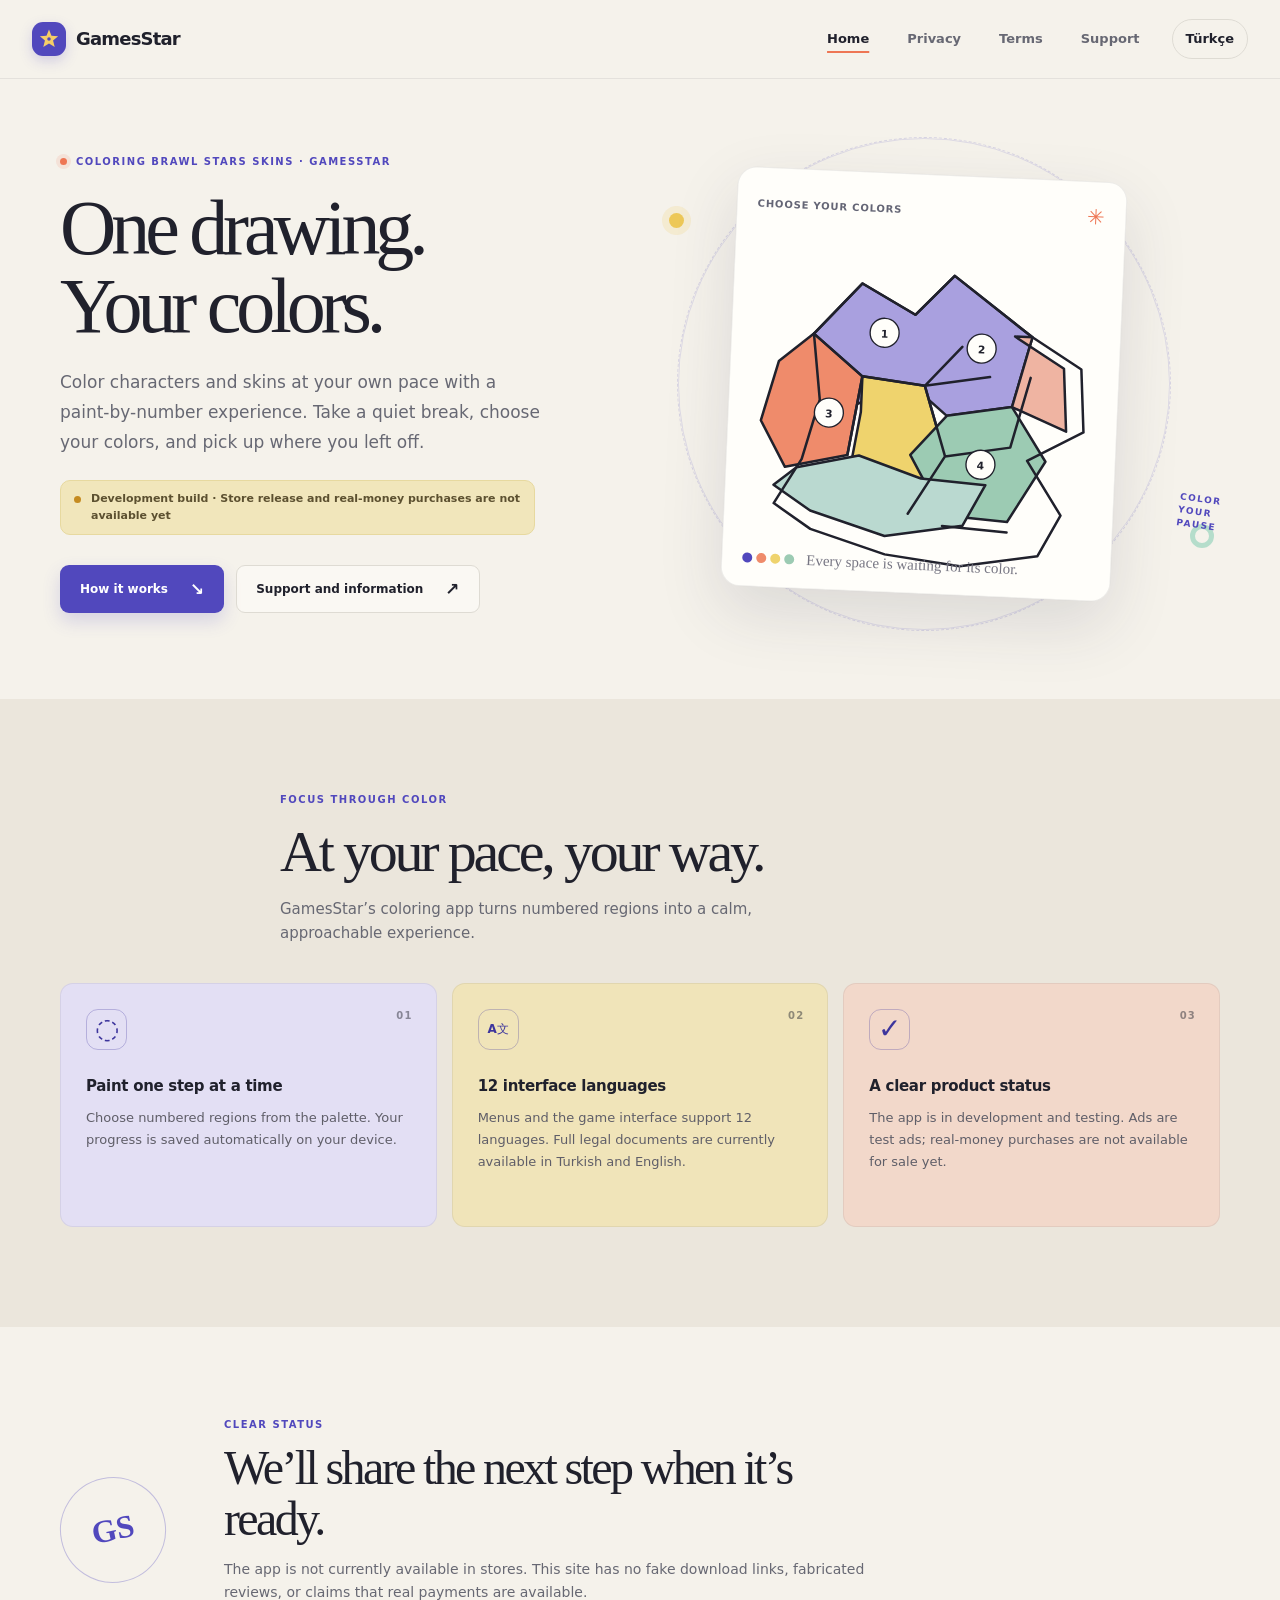
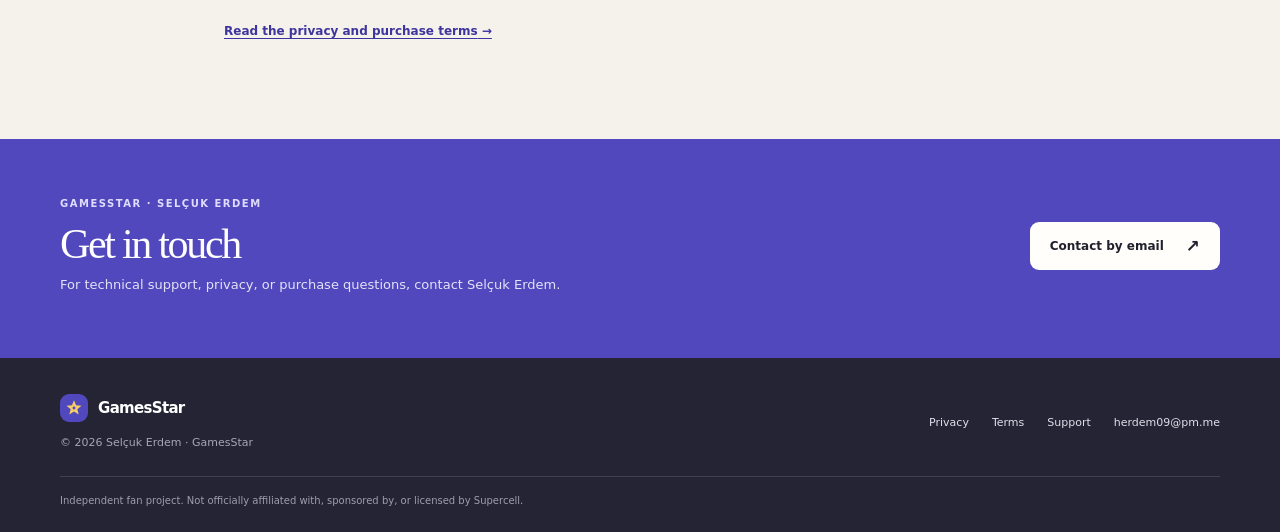
==== en.html @ f7a39f27 "Build bilingual GamesStar website" ====
<!doctype html>
<html lang="en">
<head>
  <meta charset="utf-8">
  <meta name="viewport" content="width=device-width, initial-scale=1">
  <meta name="theme-color" content="#f5f2eb">
  <meta name="description" content="Color characters and skins at your own pace with a paint-by-number experience. Take a quiet break, choose your colors, and pick up where you left off.">
  <meta property="og:title" content="GamesStar — Coloring Brawl Stars Skins · GamesStar">
  <meta property="og:description" content="Color characters and skins at your own pace with a paint-by-number experience. Take a quiet break, choose your colors, and pick up where you left off.">
  <meta property="og:type" content="website">
  <link rel="icon" href="favicon.svg" type="image/svg+xml">
  <link rel="stylesheet" href="styles.css">
  <title>GamesStar — Coloring Brawl Stars Skins · GamesStar</title>
</head>
<body>
  <a class="skip-link" href="#main">Skip to content</a>
  <header class="site-header">
    <div class="header-inner">
      <a class="brand" href="en.html" aria-label="GamesStar — Home">
        <span class="brand-mark" aria-hidden="true"><svg viewBox="0 0 40 40"><path d="M20 2.8 24.5 14l12.1.9-9.2 7.8 3 11.7L20 28l-10.4 6.4 3-11.7-9.2-7.8 12.1-.9L20 2.8Z"/><circle cx="20" cy="20" r="3.2"/></svg></span>
        <span>GamesStar</span>
      </a>
      <nav class="main-nav" aria-label="Main navigation"><a class="nav-link is-current" href="en.html" aria-current="page">Home</a><a class="nav-link" href="privacy-en.html">Privacy</a><a class="nav-link" href="terms-en.html">Terms</a><a class="nav-link" href="support-en.html">Support</a></nav>
      <a class="language-link" href="index.html" lang="tr" aria-label="Switch language to Turkish">Türkçe</a>
    </div>
  </header>
  <main id="main">
  <section class="hero wrap" aria-labelledby="hero-title">
    <div class="hero-copy">
      <p class="eyebrow"><span class="eyebrow-dot"></span>COLORING BRAWL STARS SKINS · GAMESSTAR</p>
      <h1 id="hero-title">One drawing.<br>Your colors.</h1>
      <p class="hero-intro">Color characters and skins at your own pace with a paint-by-number experience. Take a quiet break, choose your colors, and pick up where you left off.</p>
      <p class="status-pill"><span aria-hidden="true"></span>Development build · Store release and real-money purchases are not available yet</p>
      <div class="hero-actions"><a class="button button-primary" href="#experience">How it works<span aria-hidden="true">↘</span></a><a class="button button-quiet" href="support-en.html">Support and information<span aria-hidden="true">↗</span></a></div>
    </div>
    <div class="hero-art" aria-label="Abstract color shapes for paint-by-number" role="img">
      <span class="art-orbit orbit-one"></span><span class="art-orbit orbit-two"></span>
      <div class="art-card"><div class="art-card-top"><span class="art-label">Choose your colors</span><span class="art-spark" aria-hidden="true">✳</span></div>
        <svg class="color-art" viewBox="0 0 360 330" aria-hidden="true">
          <path class="shape shape-a" d="M64 107 112 53l56 30 39-42 83 60-18 73-67 12-37-30-65 25-52-32Z"/>
          <path class="shape shape-b" d="m64 107 52 42-12 82-64 15-27-47 16-62Z"/>
          <path class="shape shape-c" d="m116 149 65 7 24 72-36 61-65-21 12-82Z"/>
          <path class="shape shape-d" d="m205 186 67-12 37 55-37 64-67-4-36-61Z"/>
          <path class="shape shape-e" d="m272 101 52 31 5 65-57-23 18-73Z"/>
          <path class="shape shape-f" d="m52 246 64-15 65 21 67 4-22 43-80 14-78-23-39-25Z"/>
          <path class="ink-line" d="M64 107 112 53l56 30 39-42 83 60 52 31 5 65-57 32 37 55-22 43-80 14-78-9-78-23-39-25 27-47 16-62Z"/>
          <path class="ink-line" d="m64 107 52 42-12 82m12-82 65 7 24 72-36 61m12-133 37-42m-37 42 67-12m-43 84 67-12 18-73m-85 157 67 4"/>
          <circle class="number-dot" cx="137" cy="103" r="15"/><text class="number" x="137" y="108">1</text>
          <circle class="number-dot" cx="238" cy="115" r="15"/><text class="number" x="238" y="120">2</text>
          <circle class="number-dot" cx="83" cy="188" r="15"/><text class="number" x="83" y="193">3</text>
          <circle class="number-dot" cx="242" cy="235" r="15"/><text class="number" x="242" y="240">4</text>
        </svg>
        <p class="art-caption"><span class="swatch-row" aria-hidden="true"><i></i><i></i><i></i><i></i></span>Every space is waiting for its color.</p>
      </div>
      <span class="art-note">COLOR<br>YOUR<br>PAUSE</span>
    </div>
  </section>

  <section class="experience-section" id="experience" aria-labelledby="experience-title">
    <div class="wrap section-head"><p class="eyebrow">FOCUS THROUGH COLOR</p><h2 id="experience-title">At your pace, your way.</h2><p>GamesStar’s coloring app turns numbered regions into a calm, approachable experience.</p></div>
    <div class="wrap feature-grid">
      <article class="feature-card feature-lilac"><span class="feature-index">01</span><span class="feature-icon" aria-hidden="true">◌</span><h3>Paint one step at a time</h3><p>Choose numbered regions from the palette. Your progress is saved automatically on your device.</p></article>
      <article class="feature-card feature-yellow"><span class="feature-index">02</span><span class="feature-icon language-icon" aria-hidden="true">A文</span><h3>12 interface languages</h3><p>Menus and the game interface support 12 languages. Full legal documents are currently available in Turkish and English.</p></article>
      <article class="feature-card feature-peach"><span class="feature-index">03</span><span class="feature-icon" aria-hidden="true">✓</span><h3>A clear product status</h3><p>The app is in development and testing. Ads are test ads; real-money purchases are not available for sale yet.</p></article>
    </div>
  </section>

  <section class="status-section wrap" aria-labelledby="honest-title"><div class="status-stamp" aria-hidden="true">GS</div><div><p class="eyebrow">CLEAR STATUS</p><h2 id="honest-title">We’ll share the next step when it’s ready.</h2><p>The app is not currently available in stores. This site has no fake download links, fabricated reviews, or claims that real payments are available.</p><a class="text-link" href="terms-en.html">Read the privacy and purchase terms<span aria-hidden="true"> →</span></a></div></section>

  <section class="contact-section"><div class="wrap contact-inner"><div><p class="eyebrow">GAMESSTAR · SELÇUK ERDEM</p><h2>Get in touch</h2><p>For technical support, privacy, or purchase questions, contact Selçuk Erdem.</p></div><a class="button button-light" href="mailto:herdem09@pm.me">Contact by email<span aria-hidden="true">↗</span></a></div></section>
</main>
  <footer class="site-footer">
    <div class="footer-inner">
      <div class="footer-brand"><a class="brand" href="en.html"><span class="brand-mark small" aria-hidden="true"><svg viewBox="0 0 40 40"><path d="M20 2.8 24.5 14l12.1.9-9.2 7.8 3 11.7L20 28l-10.4 6.4 3-11.7-9.2-7.8 12.1-.9L20 2.8Z"/><circle cx="20" cy="20" r="3.2"/></svg></span><span>GamesStar</span></a><p>© 2026 Selçuk Erdem · GamesStar</p></div>
      <div class="footer-links"><a href="privacy-en.html">Privacy</a><a href="terms-en.html">Terms</a><a href="support-en.html">Support</a><a href="mailto:herdem09@pm.me">herdem09@pm.me</a></div>
    </div>
    <p class="independence">Independent fan project. Not officially affiliated with, sponsored by, or licensed by Supercell.</p>
  </footer>
</body>
</html>
---- styles.css ----
:root {
  color-scheme: light;
  --paper: #f5f2eb;
  --paper-deep: #ebe6dc;
  --ink: #20212c;
  --muted: #676873;
  --line: #dedbd3;
  --purple: #5148bd;
  --purple-dark: #3d359d;
  --orange: #ee7654;
  --yellow: #edc858;
  --mint: #b5ddcb;
  --white: #fffefa;
  --serif: "Iowan Old Style", "Palatino Linotype", "Book Antiqua", Georgia, serif;
  font-family: Inter, ui-sans-serif, system-ui, -apple-system, BlinkMacSystemFont, "Segoe UI", sans-serif;
  font-synthesis: none;
  text-rendering: optimizeLegibility;
}

* { box-sizing: border-box; }
html { max-width: 100%; overflow-x: clip; scroll-behavior: smooth; scroll-padding-top: 92px; }
body { max-width: 100%; margin: 0; overflow-x: clip; color: var(--ink); background: var(--paper); font-size: 16px; line-height: 1.6; }
a { color: inherit; text-underline-offset: .22em; }
a:hover { color: var(--purple); }
a:focus-visible { outline: 3px solid var(--orange); outline-offset: 4px; border-radius: 3px; }
::selection { color: var(--ink); background: #f3d981; }
.skip-link { position: fixed; z-index: 20; top: 12px; left: 12px; padding: 10px 16px; color: white; background: var(--ink); border-radius: 8px; transform: translateY(-150%); }
.skip-link:focus { transform: translateY(0); }
.wrap { width: min(1160px, calc(100% - 64px)); margin-inline: auto; }

.site-header { position: sticky; z-index: 10; top: 0; background: color-mix(in srgb, var(--paper) 94%, transparent); border-bottom: 1px solid rgb(32 33 44 / 8%); backdrop-filter: blur(16px); }
.header-inner { display: flex; align-items: center; width: min(1320px, calc(100% - 64px)); height: 78px; margin: auto; gap: 32px; }
.brand { display: inline-flex; align-items: center; gap: 10px; font-size: 18px; font-weight: 760; letter-spacing: -.045em; text-decoration: none; white-space: nowrap; }
.brand-mark { display: grid; width: 34px; height: 34px; place-items: center; border-radius: 11px; background: var(--purple); box-shadow: 0 5px 13px rgb(81 72 189 / 22%); }
.brand-mark svg { width: 22px; height: 22px; fill: #f5ce67; }
.brand-mark circle { fill: var(--purple); }
.brand-mark.small { width: 28px; height: 28px; border-radius: 9px; box-shadow: none; }
.brand-mark.small svg { width: 18px; height: 18px; }
.main-nav { display: flex; align-items: center; justify-content: center; gap: clamp(18px, 3vw, 38px); margin-left: auto; }
.nav-link, .language-link { color: var(--muted); font-size: 13px; font-weight: 620; text-decoration: none; transition: color .18s ease; }
.nav-link:hover, .language-link:hover, .nav-link.is-current { color: var(--ink); }
.nav-link.is-current { text-decoration: underline; text-decoration-color: var(--orange); text-decoration-thickness: 2px; text-underline-offset: 8px; }
.language-link { padding: 9px 13px; color: var(--ink); border: 1px solid var(--line); border-radius: 999px; }

.hero { display: grid; grid-template-columns: minmax(0, .93fr) minmax(400px, 1.07fr); align-items: center; gap: 52px; min-height: 620px; padding-block: 72px 82px; }
.hero-copy { position: relative; z-index: 1; }
.eyebrow { display: flex; align-items: center; gap: 9px; margin: 0 0 20px; color: var(--purple); font-size: 10px; font-weight: 800; letter-spacing: .15em; line-height: 1.4; }
.eyebrow-dot { width: 7px; height: 7px; flex: 0 0 auto; border-radius: 50%; background: var(--orange); box-shadow: 0 0 0 4px rgb(238 118 84 / 13%); }
h1, h2, h3, p { margin-top: 0; }
.hero h1 { max-width: 620px; margin-bottom: 22px; font-family: var(--serif); font-size: clamp(54px, 6.25vw, 78px); font-weight: 500; letter-spacing: -.065em; line-height: 1.01; }
.hero-intro { max-width: 480px; margin-bottom: 23px; color: var(--muted); font-size: 17px; line-height: 1.75; }
.status-pill { display: inline-flex; align-items: flex-start; gap: 10px; max-width: 475px; margin: 0 0 30px; padding: 10px 13px; color: #5c5030; background: #f1e6bb; border: 1px solid #e7d99f; border-radius: 10px; font-size: 11px; font-weight: 690; line-height: 1.5; }
.status-pill span { width: 7px; height: 7px; flex: 0 0 auto; margin-top: 5px; border-radius: 50%; background: #c58b20; }
.hero-actions { display: flex; align-items: center; flex-wrap: wrap; gap: 12px; }
.button { display: inline-flex; min-height: 48px; align-items: center; justify-content: center; gap: 22px; padding: 0 19px; border: 1px solid transparent; border-radius: 9px; font-size: 12px; font-weight: 720; text-decoration: none; transition: transform .18s ease, background .18s ease, box-shadow .18s ease; }
.button:hover { transform: translateY(-2px); }
.button span { font-size: 17px; line-height: 0; }
.button-primary { color: white; background: var(--purple); box-shadow: 0 8px 18px rgb(81 72 189 / 19%); }
.button-primary:hover { color: white; background: var(--purple-dark); box-shadow: 0 12px 24px rgb(81 72 189 / 23%); }
.button-quiet { border-color: var(--line); background: rgb(255 254 250 / 55%); }
.button-quiet:hover { color: var(--ink); background: var(--white); }

.hero-art { position: relative; display: grid; min-height: 440px; place-items: center; isolation: isolate; }
.hero-art::before { position: absolute; z-index: -1; width: min(100%, 490px); aspect-ratio: 1; border: 1px solid rgb(81 72 189 / 14%); border-radius: 50%; content: ""; }
.hero-art::after { position: absolute; z-index: -1; width: 83%; aspect-ratio: 1; border: 1px dashed rgb(81 72 189 / 18%); border-radius: 50%; content: ""; }
.art-card { position: relative; width: min(390px, 76%); padding: 19px 20px 16px; overflow: hidden; border: 1px solid rgb(32 33 44 / 8%); border-radius: 19px; background: var(--white); box-shadow: 0 24px 65px rgb(50 46 79 / 13%); transform: rotate(2.5deg); }
.art-card-top { display: flex; align-items: center; justify-content: space-between; color: #646575; font-size: 10px; font-weight: 700; letter-spacing: .08em; text-transform: uppercase; }
.art-spark { color: var(--orange); font-size: 21px; }
.color-art { display: block; width: 100%; margin: 7px auto 0; overflow: visible; }
.shape { stroke: var(--ink); stroke-width: 2.6; stroke-linejoin: round; }
.shape-a { fill: #a9a0df; }
.shape-b { fill: #ef8b6b; }
.shape-c { fill: #efd36d; }
.shape-d { fill: #9ccbb3; }
.shape-e { fill: #efb4a2; }
.shape-f { fill: #bad9d0; }
.ink-line { fill: none; stroke: var(--ink); stroke-width: 2.6; stroke-linecap: round; stroke-linejoin: round; }
.number-dot { fill: var(--white); stroke: var(--ink); stroke-width: 1.4; }
.number { fill: var(--ink); font: 700 11px ui-sans-serif, system-ui, sans-serif; text-anchor: middle; }
.art-caption { display: flex; align-items: center; gap: 12px; margin: -1px 0 0; color: #777683; font-family: var(--serif); font-size: 15px; }
.swatch-row { display: flex; gap: 4px; }
.swatch-row i { display: block; width: 10px; height: 10px; border-radius: 50%; }
.swatch-row i:nth-child(1) { background: #5148bd; }.swatch-row i:nth-child(2) { background: #ef8b6b; }.swatch-row i:nth-child(3) { background: #efd36d; }.swatch-row i:nth-child(4) { background: #9ccbb3; }
.art-orbit { position: absolute; display: block; border-radius: 50%; }
.orbit-one { top: 49px; left: 7%; width: 15px; height: 15px; background: var(--yellow); box-shadow: 0 0 0 7px rgb(237 200 88 / 18%); }
.orbit-two { right: 1%; bottom: 56px; width: 24px; height: 24px; border: 5px solid var(--mint); }
.art-note { position: absolute; right: 0; bottom: 72px; color: var(--purple); font-size: 9px; font-weight: 850; letter-spacing: .17em; line-height: 1.45; transform: rotate(8deg); }

.experience-section { padding-block: 94px 100px; background: var(--paper-deep); }
.section-head { max-width: 720px; margin-bottom: 38px; }
.section-head .eyebrow { margin-bottom: 14px; }
.section-head h2, .status-section h2, .contact-inner h2 { margin-bottom: 13px; font-family: var(--serif); font-size: clamp(37px, 5vw, 58px); font-weight: 500; letter-spacing: -.055em; line-height: 1.08; }
.section-head > p:last-child { max-width: 560px; margin-bottom: 0; color: var(--muted); font-size: 15px; }
.feature-grid { display: grid; grid-template-columns: repeat(3, 1fr); gap: 15px; }
.feature-card { position: relative; min-height: 244px; padding: 25px 25px 23px; border: 1px solid rgb(32 33 44 / 7%); border-radius: 13px; }
.feature-lilac { background: #e3dff4; }.feature-yellow { background: #f0e4b9; }.feature-peach { background: #f2d8ca; }
.feature-index { position: absolute; top: 24px; right: 23px; color: rgb(32 33 44 / 47%); font-size: 10px; font-weight: 760; letter-spacing: .12em; }
.feature-icon { display: grid; width: 41px; height: 41px; margin-bottom: 24px; place-items: center; color: var(--purple-dark); border: 1px solid rgb(61 53 157 / 28%); border-radius: 12px; font-family: var(--serif); font-size: 28px; line-height: 1; }
.language-icon { font-family: inherit; font-size: 12px; font-weight: 800; }
.feature-card h3 { margin-bottom: 9px; font-size: 15px; font-weight: 760; letter-spacing: -.02em; }
.feature-card p { max-width: 320px; margin-bottom: 0; color: #5f5e68; font-size: 13px; line-height: 1.7; }

.status-section { display: grid; grid-template-columns: 134px 1fr; align-items: center; gap: 30px; padding-block: 91px 96px; }
.status-stamp { display: grid; width: 106px; aspect-ratio: 1; place-items: center; color: var(--purple); border: 1px solid rgb(81 72 189 / 31%); border-radius: 50%; font-family: var(--serif); font-size: 32px; font-weight: 700; transform: rotate(-12deg); }
.status-section .eyebrow { margin-bottom: 10px; }
.status-section h2 { max-width: 650px; font-size: clamp(34px, 4vw, 48px); }
.status-section p:not(.eyebrow) { max-width: 700px; margin-bottom: 14px; color: var(--muted); font-size: 14px; }
.text-link { color: var(--purple-dark); font-size: 12px; font-weight: 760; }

.contact-section { padding-block: 58px 62px; color: white; background: var(--purple); }
.contact-inner { display: flex; align-items: center; justify-content: space-between; gap: 36px; }
.contact-inner .eyebrow { margin-bottom: 11px; color: #e0dcff; }
.contact-inner h2 { margin-bottom: 8px; font-size: 42px; }
.contact-inner p:not(.eyebrow) { max-width: 520px; margin-bottom: 0; color: #e4e2f6; font-size: 13px; }
.button-light { flex: 0 0 auto; color: var(--ink); background: var(--white); }
.button-light:hover { color: var(--ink); background: #f5edca; }

.site-footer { padding: 36px 32px 23px; color: #d9d8e4; background: #252434; }
.footer-inner { display: flex; width: min(1160px, 100%); align-items: center; justify-content: space-between; gap: 26px; margin: auto; }
.footer-brand .brand { color: white; font-size: 15px; }
.footer-brand p { margin: 10px 0 0; color: #a7a6b6; font-size: 11px; }
.footer-links { display: flex; align-items: center; flex-wrap: wrap; justify-content: flex-end; gap: 13px 23px; }
.footer-links a { color: #e0dfea; font-size: 11px; text-decoration: none; }
.footer-links a:hover { color: white; text-decoration: underline; }
.independence { width: min(1160px, 100%); margin: 24px auto 0; padding-top: 16px; color: #9e9dae; border-top: 1px solid rgb(255 255 255 / 13%); font-size: 10px; }

.legal-main, .support-main { min-height: 70vh; padding-block: 74px 100px; }
.legal-heading { max-width: 790px; margin-bottom: 38px; }
.legal-heading .eyebrow { margin-bottom: 13px; }
.legal-heading h1 { margin-bottom: 13px; font-family: var(--serif); font-size: clamp(43px, 6vw, 70px); font-weight: 500; letter-spacing: -.06em; line-height: 1.03; }
.updated { margin-bottom: 0; color: var(--muted); font-size: 12px; }
.legal-copy { max-width: 790px; }
.legal-section { padding-block: 25px 22px; border-top: 1px solid var(--line); }
.legal-section h2 { margin-bottom: 13px; font-size: 17px; font-weight: 750; letter-spacing: -.025em; }
.legal-section p { margin-bottom: 12px; color: #555661; font-size: 14px; line-height: 1.8; }
.legal-section p:last-child { margin-bottom: 0; }
.hosting-notice { display: grid; grid-template-columns: 38px 1fr; gap: 15px; max-width: 790px; margin-bottom: 31px; padding: 20px; background: #ece8f8; border: 1px solid #dcd5f2; border-radius: 12px; }
.notice-icon { display: grid; width: 34px; height: 34px; place-items: center; color: white; background: var(--purple); border-radius: 50%; font-family: var(--serif); font-size: 20px; font-style: italic; }
.hosting-notice h2 { margin: 1px 0 5px; font-size: 13px; }
.hosting-notice p { margin: 0; color: #5e5c6a; font-size: 12px; line-height: 1.75; }
.hosting-notice a { color: var(--purple-dark); font-weight: 720; }
.external-links { display: grid; gap: 10px; margin: 22px 0 0; padding: 20px 0 0; border-top: 1px solid var(--line); list-style: none; }
.external-links a { display: flex; width: fit-content; align-items: center; gap: 11px; color: var(--purple-dark); font-size: 12px; font-weight: 700; }
.external-links a span { font-size: 16px; }

.support-card { display: grid; grid-template-columns: 65px 1fr; gap: 18px; max-width: 790px; margin-bottom: 53px; padding: 28px; background: #e5e0f4; border: 1px solid #d8d1ee; border-radius: 14px; }
.support-symbol { display: grid; width: 53px; height: 53px; place-items: center; color: white; background: var(--purple); border-radius: 16px; font-size: 22px; }
.support-card .eyebrow { margin-bottom: 8px; font-size: 9px; }
.support-card h2 { margin-bottom: 8px; font-family: var(--serif); font-size: 34px; font-weight: 500; letter-spacing: -.045em; line-height: 1.1; }
.support-card p:not(.eyebrow) { max-width: 570px; margin-bottom: 16px; color: #5e5c69; font-size: 13px; }
.support-card .button { min-height: 42px; gap: 14px; padding-inline: 15px; }

@media (max-width: 900px) {
  .hero { grid-template-columns: minmax(0, 1fr) minmax(310px, .9fr); gap: 22px; }
  .hero h1 { font-size: clamp(53px, 7vw, 70px); }
  .hero-art { min-height: 385px; }
  .art-note { right: -4px; }
}

@media (max-width: 700px) {
  html { scroll-padding-top: 72px; }
  .wrap { width: min(100% - 40px, 520px); }
  .header-inner { width: calc(100% - 36px); min-height: 66px; height: auto; flex-wrap: wrap; gap: 10px 13px; padding-block: 11px 10px; }
  .brand { gap: 8px; font-size: 16px; }
  .brand-mark { width: 30px; height: 30px; border-radius: 10px; }
  .brand-mark svg { width: 20px; height: 20px; }
  .main-nav { order: 3; flex: 1 0 100%; justify-content: space-between; gap: 10px; margin-left: 0; }
  .nav-link { display: inline; font-size: 11px; }
  .nav-link.is-current { text-decoration: underline; text-decoration-color: var(--orange); text-decoration-thickness: 2px; text-underline-offset: 4px; }
  .language-link { margin-left: auto; padding: 7px 10px; font-size: 11px; }
  .hero { grid-template-columns: 1fr; gap: 22px; min-height: 0; padding-block: 58px 51px; }
  .hero h1 { max-width: 520px; margin-bottom: 17px; font-size: clamp(55px, 14vw, 75px); }
  .hero-intro { max-width: 500px; margin-bottom: 18px; font-size: 15px; }
  .status-pill { margin-bottom: 22px; font-size: 10px; }
  .button { min-height: 45px; gap: 14px; padding-inline: 15px; font-size: 11px; }
  .hero-art { min-height: 350px; margin-top: 1px; }
  .art-card { width: min(340px, 80%); padding: 15px 16px 13px; border-radius: 15px; }
  .hero-art::before { width: 100%; }
  .hero-art::after { width: 83%; }
  .art-note { right: 1%; bottom: 52px; font-size: 8px; }
  .orbit-one { top: 27px; left: 8%; }
  .orbit-two { right: 2%; bottom: 39px; }
  .experience-section { padding-block: 64px 67px; }
  .section-head { margin-bottom: 25px; }
  .section-head h2 { font-size: 43px; }
  .section-head > p:last-child { font-size: 13px; }
  .feature-grid { grid-template-columns: 1fr; gap: 10px; }
  .feature-card { min-height: 0; padding: 20px; }
  .feature-icon { width: 36px; height: 36px; margin-bottom: 18px; }
  .feature-card h3 { font-size: 14px; }
  .feature-card p { font-size: 12px; }
  .feature-index { top: 19px; right: 19px; }
  .status-section { grid-template-columns: 56px 1fr; gap: 18px; padding-block: 62px 68px; }
  .status-stamp { width: 53px; font-size: 17px; }
  .status-section h2 { font-size: 35px; }
  .status-section p:not(.eyebrow) { font-size: 12px; }
  .contact-section { padding-block: 43px 47px; }
  .contact-inner { align-items: flex-start; flex-direction: column; gap: 22px; }
  .contact-inner h2 { font-size: 37px; }
  .contact-inner p:not(.eyebrow) { font-size: 12px; }
  .site-footer { padding: 27px 20px 19px; }
  .footer-inner { align-items: flex-start; flex-direction: column; gap: 20px; }
  .footer-links { justify-content: flex-start; gap: 10px 17px; }
  .independence { margin-top: 19px; font-size: 9px; }
  .legal-main, .support-main { min-height: 70vh; padding-block: 53px 68px; }
  .legal-heading { margin-bottom: 28px; }
  .legal-heading h1 { font-size: clamp(40px, 12vw, 58px); }
  .legal-section { padding-block: 20px 18px; }
  .legal-section h2 { font-size: 15px; }
  .legal-section p { font-size: 13px; line-height: 1.77; }
  .hosting-notice { grid-template-columns: 30px 1fr; gap: 11px; margin-bottom: 23px; padding: 15px; }
  .notice-icon { width: 28px; height: 28px; font-size: 17px; }
  .hosting-notice p { font-size: 11px; }
  .support-card { grid-template-columns: 42px 1fr; gap: 13px; margin-bottom: 39px; padding: 19px 16px; }
  .support-symbol { width: 39px; height: 39px; border-radius: 12px; font-size: 17px; }
  .support-card h2 { font-size: 29px; }
  .support-card p:not(.eyebrow) { font-size: 12px; }
}

@media (max-width: 390px) {
  .wrap { width: calc(100% - 32px); }
  .header-inner { width: calc(100% - 28px); gap: 9px; }
  .brand { font-size: 14px; }
  .main-nav { gap: 8px; }
  .nav-link, .language-link { font-size: 10px; }
  .language-link { padding: 6px 8px; }
  .hero h1 { font-size: 53px; }
  .hero-art { min-height: 310px; }
  .status-section { grid-template-columns: 1fr; gap: 17px; }
  .status-stamp { width: 48px; }
  .hosting-notice { grid-template-columns: 1fr; }
}

@media (prefers-reduced-motion: reduce) {
  *, *::before, *::after { scroll-behavior: auto !important; transition-duration: .01ms !important; }
}
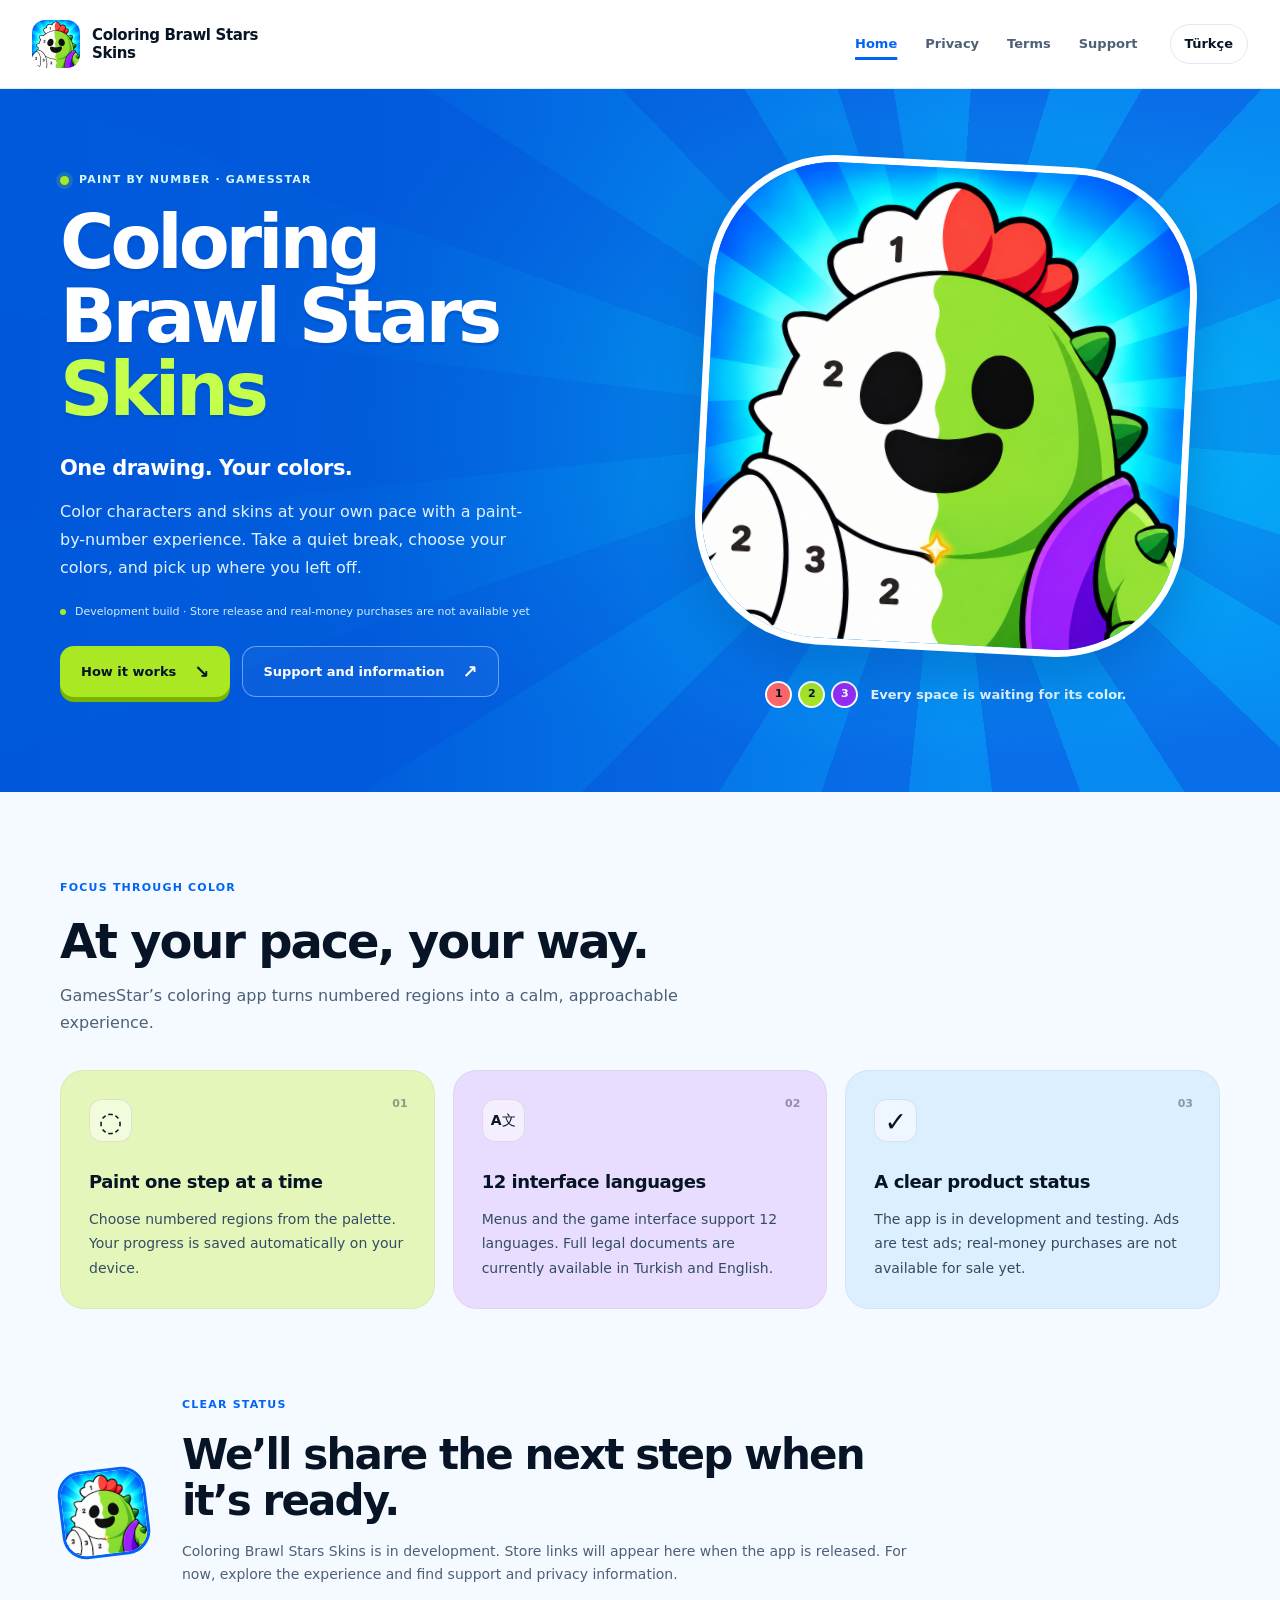
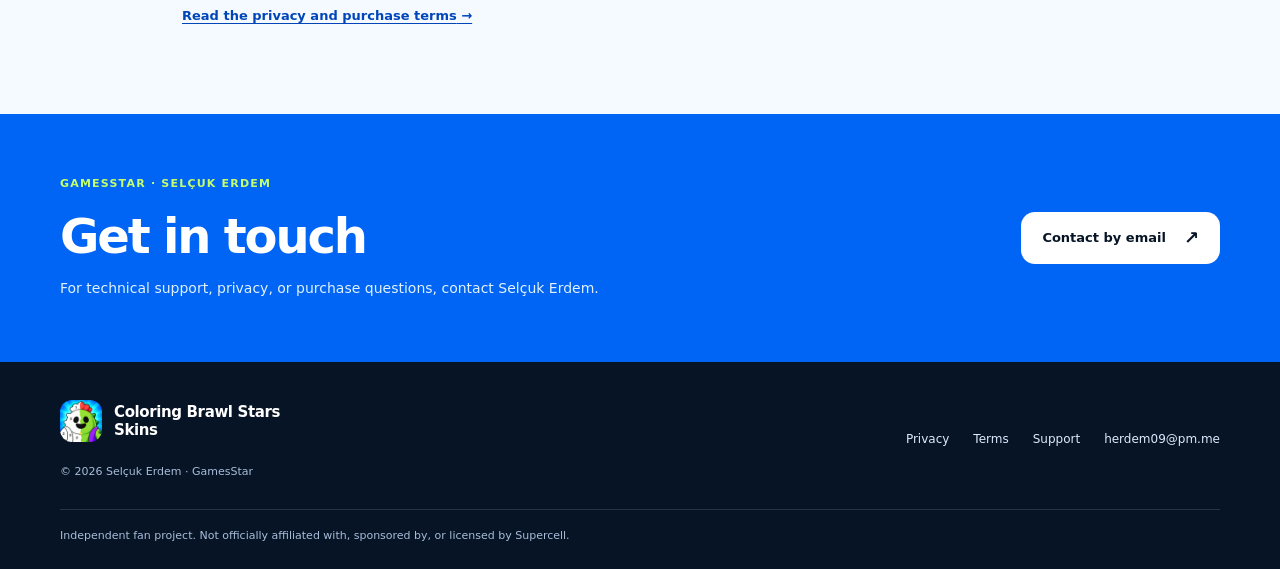
==== commit f4541fb0: "Align site with original app name and approved Spike branding" ====
--- a/en.html
+++ b/en.html
@@ -3,57 +3,50 @@
 <head>
   <meta charset="utf-8">
   <meta name="viewport" content="width=device-width, initial-scale=1">
-  <meta name="theme-color" content="#f5f2eb">
+  <meta name="theme-color" content="#0064F5">
   <meta name="description" content="Color characters and skins at your own pace with a paint-by-number experience. Take a quiet break, choose your colors, and pick up where you left off.">
-  <meta property="og:title" content="GamesStar — Coloring Brawl Stars Skins · GamesStar">
+  <meta property="og:title" content="Coloring Brawl Stars Skins">
+  <meta property="og:site_name" content="Coloring Brawl Stars Skins">
   <meta property="og:description" content="Color characters and skins at your own pace with a paint-by-number experience. Take a quiet break, choose your colors, and pick up where you left off.">
   <meta property="og:type" content="website">
-  <link rel="icon" href="favicon.svg" type="image/svg+xml">
-  <link rel="stylesheet" href="styles.css">
-  <title>GamesStar — Coloring Brawl Stars Skins · GamesStar</title>
+  <meta property="og:url" content="https://gamesstar.herdem.net.tr/en.html">
+  <meta property="og:image" content="https://gamesstar.herdem.net.tr/assets/app-icon-512.png?v=20261020-spike">
+  <meta property="og:image:width" content="512">
+  <meta property="og:image:height" content="512">
+  <meta property="og:image:alt" content="Coloring Brawl Stars Skins — Spike">
+  <meta name="twitter:card" content="summary">
+  <link rel="canonical" href="https://gamesstar.herdem.net.tr/en.html">
+  <link rel="alternate" hreflang="tr" href="https://gamesstar.herdem.net.tr/index.html">
+  <link rel="icon" href="favicon.ico?v=20261020-spike" sizes="any">
+  <link rel="icon" href="assets/favicon-32.png?v=20261020-spike" type="image/png" sizes="32x32">
+  <link rel="apple-touch-icon" href="assets/apple-touch-icon.png?v=20261020-spike">
+  <link rel="stylesheet" href="styles.css?v=20261020-spike">
+  <title>Coloring Brawl Stars Skins</title>
 </head>
 <body>
   <a class="skip-link" href="#main">Skip to content</a>
   <header class="site-header">
     <div class="header-inner">
-      <a class="brand" href="en.html" aria-label="GamesStar — Home">
-        <span class="brand-mark" aria-hidden="true"><svg viewBox="0 0 40 40"><path d="M20 2.8 24.5 14l12.1.9-9.2 7.8 3 11.7L20 28l-10.4 6.4 3-11.7-9.2-7.8 12.1-.9L20 2.8Z"/><circle cx="20" cy="20" r="3.2"/></svg></span>
-        <span>GamesStar</span>
-      </a>
+      <a class="brand" href="en.html" aria-label="Coloring Brawl Stars Skins — Home"><img src="assets/app-icon-192.png?v=20261020-spike" width="48" height="48" alt="" class="brand-logo"><span class="brand-text">Coloring Brawl Stars Skins</span></a>
       <nav class="main-nav" aria-label="Main navigation"><a class="nav-link is-current" href="en.html" aria-current="page">Home</a><a class="nav-link" href="privacy-en.html">Privacy</a><a class="nav-link" href="terms-en.html">Terms</a><a class="nav-link" href="support-en.html">Support</a></nav>
       <a class="language-link" href="index.html" lang="tr" aria-label="Switch language to Turkish">Türkçe</a>
     </div>
   </header>
   <main id="main">
-  <section class="hero wrap" aria-labelledby="hero-title">
+  <section class="hero-section"><div class="hero wrap" aria-labelledby="hero-title">
     <div class="hero-copy">
-      <p class="eyebrow"><span class="eyebrow-dot"></span>COLORING BRAWL STARS SKINS · GAMESSTAR</p>
-      <h1 id="hero-title">One drawing.<br>Your colors.</h1>
+      <p class="eyebrow"><span class="eyebrow-dot"></span>PAINT BY NUMBER · GAMESSTAR</p>
+      <h1 id="hero-title">Coloring<br>Brawl Stars<br><span>Skins</span></h1>
+      <p class="hero-tagline">One drawing. Your colors.</p>
       <p class="hero-intro">Color characters and skins at your own pace with a paint-by-number experience. Take a quiet break, choose your colors, and pick up where you left off.</p>
       <p class="status-pill"><span aria-hidden="true"></span>Development build · Store release and real-money purchases are not available yet</p>
       <div class="hero-actions"><a class="button button-primary" href="#experience">How it works<span aria-hidden="true">↘</span></a><a class="button button-quiet" href="support-en.html">Support and information<span aria-hidden="true">↗</span></a></div>
     </div>
-    <div class="hero-art" aria-label="Abstract color shapes for paint-by-number" role="img">
-      <span class="art-orbit orbit-one"></span><span class="art-orbit orbit-two"></span>
-      <div class="art-card"><div class="art-card-top"><span class="art-label">Choose your colors</span><span class="art-spark" aria-hidden="true">✳</span></div>
-        <svg class="color-art" viewBox="0 0 360 330" aria-hidden="true">
-          <path class="shape shape-a" d="M64 107 112 53l56 30 39-42 83 60-18 73-67 12-37-30-65 25-52-32Z"/>
-          <path class="shape shape-b" d="m64 107 52 42-12 82-64 15-27-47 16-62Z"/>
-          <path class="shape shape-c" d="m116 149 65 7 24 72-36 61-65-21 12-82Z"/>
-          <path class="shape shape-d" d="m205 186 67-12 37 55-37 64-67-4-36-61Z"/>
-          <path class="shape shape-e" d="m272 101 52 31 5 65-57-23 18-73Z"/>
-          <path class="shape shape-f" d="m52 246 64-15 65 21 67 4-22 43-80 14-78-23-39-25Z"/>
-          <path class="ink-line" d="M64 107 112 53l56 30 39-42 83 60 52 31 5 65-57 32 37 55-22 43-80 14-78-9-78-23-39-25 27-47 16-62Z"/>
-          <path class="ink-line" d="m64 107 52 42-12 82m12-82 65 7 24 72-36 61m12-133 37-42m-37 42 67-12m-43 84 67-12 18-73m-85 157 67 4"/>
-          <circle class="number-dot" cx="137" cy="103" r="15"/><text class="number" x="137" y="108">1</text>
-          <circle class="number-dot" cx="238" cy="115" r="15"/><text class="number" x="238" y="120">2</text>
-          <circle class="number-dot" cx="83" cy="188" r="15"/><text class="number" x="83" y="193">3</text>
-          <circle class="number-dot" cx="242" cy="235" r="15"/><text class="number" x="242" y="240">4</text>
-        </svg>
-        <p class="art-caption"><span class="swatch-row" aria-hidden="true"><i></i><i></i><i></i><i></i></span>Every space is waiting for its color.</p>
-      </div>
-      <span class="art-note">COLOR<br>YOUR<br>PAUSE</span>
-    </div>
+    <figure class="hero-art">
+      <img class="hero-icon" src="assets/app-icon.png?v=20261020-spike" width="1024" height="1024" fetchpriority="high" alt="Coloring Brawl Stars Skins — Spike, half numbered line drawing and half colored">
+      <figcaption><span class="swatch-row" aria-hidden="true"><i>1</i><i>2</i><i>3</i></span>Every space is waiting for its color.</figcaption>
+    </figure>
+  </div>
   </section>
 
   <section class="experience-section" id="experience" aria-labelledby="experience-title">
@@ -65,13 +58,13 @@
     </div>
   </section>
 
-  <section class="status-section wrap" aria-labelledby="honest-title"><div class="status-stamp" aria-hidden="true">GS</div><div><p class="eyebrow">CLEAR STATUS</p><h2 id="honest-title">We’ll share the next step when it’s ready.</h2><p>The app is not currently available in stores. This site has no fake download links, fabricated reviews, or claims that real payments are available.</p><a class="text-link" href="terms-en.html">Read the privacy and purchase terms<span aria-hidden="true"> →</span></a></div></section>
+  <section class="status-section wrap" aria-labelledby="honest-title"><img class="status-stamp" src="assets/app-icon-192.png?v=20261020-spike" width="88" height="88" alt=""><div><p class="eyebrow">CLEAR STATUS</p><h2 id="honest-title">We’ll share the next step when it’s ready.</h2><p>Coloring Brawl Stars Skins is in development. Store links will appear here when the app is released. For now, explore the experience and find support and privacy information.</p><a class="text-link" href="terms-en.html">Read the privacy and purchase terms<span aria-hidden="true"> →</span></a></div></section>
 
   <section class="contact-section"><div class="wrap contact-inner"><div><p class="eyebrow">GAMESSTAR · SELÇUK ERDEM</p><h2>Get in touch</h2><p>For technical support, privacy, or purchase questions, contact Selçuk Erdem.</p></div><a class="button button-light" href="mailto:herdem09@pm.me">Contact by email<span aria-hidden="true">↗</span></a></div></section>
 </main>
   <footer class="site-footer">
     <div class="footer-inner">
-      <div class="footer-brand"><a class="brand" href="en.html"><span class="brand-mark small" aria-hidden="true"><svg viewBox="0 0 40 40"><path d="M20 2.8 24.5 14l12.1.9-9.2 7.8 3 11.7L20 28l-10.4 6.4 3-11.7-9.2-7.8 12.1-.9L20 2.8Z"/><circle cx="20" cy="20" r="3.2"/></svg></span><span>GamesStar</span></a><p>© 2026 Selçuk Erdem · GamesStar</p></div>
+      <div class="footer-brand"><a class="brand" href="en.html"><img src="assets/app-icon-192.png?v=20261020-spike" width="48" height="48" alt="" class="brand-logo"><span class="brand-text">Coloring Brawl Stars Skins</span></a><p>© 2026 Selçuk Erdem · GamesStar</p></div>
       <div class="footer-links"><a href="privacy-en.html">Privacy</a><a href="terms-en.html">Terms</a><a href="support-en.html">Support</a><a href="mailto:herdem09@pm.me">herdem09@pm.me</a></div>
     </div>
     <p class="independence">Independent fan project. Not officially affiliated with, sponsored by, or licensed by Supercell.</p>
--- a/styles.css
+++ b/styles.css
@@ -1,236 +1,186 @@
 :root {
   color-scheme: light;
-  --paper: #f5f2eb;
-  --paper-deep: #ebe6dc;
-  --ink: #20212c;
-  --muted: #676873;
-  --line: #dedbd3;
-  --purple: #5148bd;
-  --purple-dark: #3d359d;
-  --orange: #ee7654;
-  --yellow: #edc858;
-  --mint: #b5ddcb;
-  --white: #fffefa;
-  --serif: "Iowan Old Style", "Palatino Linotype", "Book Antiqua", Georgia, serif;
-  font-family: Inter, ui-sans-serif, system-ui, -apple-system, BlinkMacSystemFont, "Segoe UI", sans-serif;
+  --blue: #0064f5;
+  --blue-dark: #0046b8;
+  --cyan: #00cdf6;
+  --green: #a9e823;
+  --purple: #972df5;
+  --coral: #ff4d50;
+  --ink: #071426;
+  --muted: #4e6077;
+  --paper: #f4faff;
+  --line: #dce9f6;
+  font-family: ui-rounded, "Arial Rounded MT Bold", ui-sans-serif, system-ui, -apple-system, BlinkMacSystemFont, "Segoe UI", sans-serif;
   font-synthesis: none;
   text-rendering: optimizeLegibility;
 }
-
 * { box-sizing: border-box; }
-html { max-width: 100%; overflow-x: clip; scroll-behavior: smooth; scroll-padding-top: 92px; }
-body { max-width: 100%; margin: 0; overflow-x: clip; color: var(--ink); background: var(--paper); font-size: 16px; line-height: 1.6; }
+html { scroll-behavior: smooth; scroll-padding-top: 100px; }
+body { margin: 0; color: var(--ink); background: var(--paper); font-size: 16px; line-height: 1.65; }
 a { color: inherit; text-underline-offset: .22em; }
-a:hover { color: var(--purple); }
-a:focus-visible { outline: 3px solid var(--orange); outline-offset: 4px; border-radius: 3px; }
-::selection { color: var(--ink); background: #f3d981; }
-.skip-link { position: fixed; z-index: 20; top: 12px; left: 12px; padding: 10px 16px; color: white; background: var(--ink); border-radius: 8px; transform: translateY(-150%); }
-.skip-link:focus { transform: translateY(0); }
+a:hover { color: var(--blue); }
+a:focus-visible { outline: 3px solid var(--purple); outline-offset: 5px; border-radius: 4px; }
+::selection { color: var(--ink); background: var(--green); }
+h1,h2,h3,p,figure { margin: 0; }
+img { max-width: 100%; display: block; }
 .wrap { width: min(1160px, calc(100% - 64px)); margin-inline: auto; }
-
-.site-header { position: sticky; z-index: 10; top: 0; background: color-mix(in srgb, var(--paper) 94%, transparent); border-bottom: 1px solid rgb(32 33 44 / 8%); backdrop-filter: blur(16px); }
-.header-inner { display: flex; align-items: center; width: min(1320px, calc(100% - 64px)); height: 78px; margin: auto; gap: 32px; }
-.brand { display: inline-flex; align-items: center; gap: 10px; font-size: 18px; font-weight: 760; letter-spacing: -.045em; text-decoration: none; white-space: nowrap; }
-.brand-mark { display: grid; width: 34px; height: 34px; place-items: center; border-radius: 11px; background: var(--purple); box-shadow: 0 5px 13px rgb(81 72 189 / 22%); }
-.brand-mark svg { width: 22px; height: 22px; fill: #f5ce67; }
-.brand-mark circle { fill: var(--purple); }
-.brand-mark.small { width: 28px; height: 28px; border-radius: 9px; box-shadow: none; }
-.brand-mark.small svg { width: 18px; height: 18px; }
-.main-nav { display: flex; align-items: center; justify-content: center; gap: clamp(18px, 3vw, 38px); margin-left: auto; }
-.nav-link, .language-link { color: var(--muted); font-size: 13px; font-weight: 620; text-decoration: none; transition: color .18s ease; }
-.nav-link:hover, .language-link:hover, .nav-link.is-current { color: var(--ink); }
-.nav-link.is-current { text-decoration: underline; text-decoration-color: var(--orange); text-decoration-thickness: 2px; text-underline-offset: 8px; }
-.language-link { padding: 9px 13px; color: var(--ink); border: 1px solid var(--line); border-radius: 999px; }
-
-.hero { display: grid; grid-template-columns: minmax(0, .93fr) minmax(400px, 1.07fr); align-items: center; gap: 52px; min-height: 620px; padding-block: 72px 82px; }
-.hero-copy { position: relative; z-index: 1; }
-.eyebrow { display: flex; align-items: center; gap: 9px; margin: 0 0 20px; color: var(--purple); font-size: 10px; font-weight: 800; letter-spacing: .15em; line-height: 1.4; }
-.eyebrow-dot { width: 7px; height: 7px; flex: 0 0 auto; border-radius: 50%; background: var(--orange); box-shadow: 0 0 0 4px rgb(238 118 84 / 13%); }
-h1, h2, h3, p { margin-top: 0; }
-.hero h1 { max-width: 620px; margin-bottom: 22px; font-family: var(--serif); font-size: clamp(54px, 6.25vw, 78px); font-weight: 500; letter-spacing: -.065em; line-height: 1.01; }
-.hero-intro { max-width: 480px; margin-bottom: 23px; color: var(--muted); font-size: 17px; line-height: 1.75; }
-.status-pill { display: inline-flex; align-items: flex-start; gap: 10px; max-width: 475px; margin: 0 0 30px; padding: 10px 13px; color: #5c5030; background: #f1e6bb; border: 1px solid #e7d99f; border-radius: 10px; font-size: 11px; font-weight: 690; line-height: 1.5; }
-.status-pill span { width: 7px; height: 7px; flex: 0 0 auto; margin-top: 5px; border-radius: 50%; background: #c58b20; }
-.hero-actions { display: flex; align-items: center; flex-wrap: wrap; gap: 12px; }
-.button { display: inline-flex; min-height: 48px; align-items: center; justify-content: center; gap: 22px; padding: 0 19px; border: 1px solid transparent; border-radius: 9px; font-size: 12px; font-weight: 720; text-decoration: none; transition: transform .18s ease, background .18s ease, box-shadow .18s ease; }
+.skip-link { position: fixed; top: 10px; left: 10px; z-index: 30; padding: 10px 16px; border-radius: 8px; color: white; background: var(--ink); transform: translateY(-150%); }
+.skip-link:focus { transform: none; }
+.site-header { position: sticky; z-index: 20; top: 0; background: #ffffffed; border-bottom: 1px solid #dce9f6; backdrop-filter: blur(18px); }
+.header-inner { width: min(1320px, calc(100% - 64px)); min-height: 88px; margin: auto; display: flex; align-items: center; gap: 32px; }
+.brand { display: inline-flex; align-items: center; gap: 12px; font-weight: 850; font-size: 15px; letter-spacing: -.025em; line-height: 1.2; text-decoration: none; }
+.brand-logo { width: 48px; height: 48px; flex: 0 0 auto; border-radius: 13px; }
+.brand-text { max-width: 190px; }
+.main-nav { display: flex; align-items: center; gap: 28px; margin-left: auto; }
+.nav-link,.language-link { font-size: 13px; font-weight: 750; text-decoration: none; color: var(--muted); }
+.nav-link { padding-block: 12px; }
+.nav-link.is-current { color: var(--blue); text-decoration: underline; text-decoration-thickness: 3px; text-underline-offset: 9px; }
+.language-link { padding: 8px 14px; border: 1px solid var(--line); border-radius: 999px; color: var(--ink); }
+.hero-section { position: relative; isolation: isolate; overflow: hidden; color: white; background: #0871ef; }
+.hero-section::before { position: absolute; z-index: -1; inset: 0; content: ""; background: repeating-conic-gradient(from -9deg at 74% 48%, #0789f2 0deg 13deg, #096ee9 13deg 26deg); }
+.hero-section::after { position: absolute; z-index: -1; inset: 0; content: ""; background: linear-gradient(90deg, #0056d9f5 0%, #0056d9dd 28%, transparent 75%), radial-gradient(ellipse at 74% 48%, #00e5ff85, transparent 65%); }
+.hero { display: grid; grid-template-columns: 1fr 1fr; gap: 64px; align-items: center; min-height: 690px; padding-block: 72px 84px; }
+.eyebrow { display: flex; align-items: center; gap: 10px; margin-bottom: 18px; color: var(--blue); font-size: 11px; font-weight: 850; letter-spacing: .11em; line-height: 1.5; text-transform: uppercase; }
+.hero .eyebrow { color: #d3f7ff; }
+.eyebrow-dot { width: 9px; height: 9px; flex: 0 0 auto; border-radius: 50%; background: var(--green); box-shadow: 0 0 0 4px #a9e82328; }
+.hero h1 { font-size: clamp(50px, 5.8vw, 78px); font-weight: 900; line-height: .99; letter-spacing: -.055em; text-shadow: 0 3px 0 #004dbb80; }
+.hero h1 span { color: #c4ff4c; }
+.hero-tagline { margin-top: 24px; font-size: 21px; font-weight: 800; letter-spacing: -.025em; }
+.hero-intro { max-width: 470px; margin-top: 13px; color: #e2f3ff; font-size: 16px; line-height: 1.75; }
+.status-pill { display: flex; align-items: flex-start; gap: 9px; margin-top: 21px; color: #d2ecff; font-size: 11px; line-height: 1.6; }
+.status-pill span { width: 6px; height: 6px; flex: 0 0 auto; margin-top: 6px; border-radius: 50%; background: var(--green); }
+.hero-actions { display: flex; flex-wrap: wrap; gap: 12px; margin-top: 25px; }
+.button { display: inline-flex; align-items: center; justify-content: center; gap: 18px; min-height: 48px; padding: 12px 20px; border: 1px solid transparent; border-radius: 14px; font-size: 13px; font-weight: 800; line-height: 1.4; text-decoration: none; transition: transform .15s, background .15s; }
 .button:hover { transform: translateY(-2px); }
-.button span { font-size: 17px; line-height: 0; }
-.button-primary { color: white; background: var(--purple); box-shadow: 0 8px 18px rgb(81 72 189 / 19%); }
-.button-primary:hover { color: white; background: var(--purple-dark); box-shadow: 0 12px 24px rgb(81 72 189 / 23%); }
-.button-quiet { border-color: var(--line); background: rgb(255 254 250 / 55%); }
-.button-quiet:hover { color: var(--ink); background: var(--white); }
-
-.hero-art { position: relative; display: grid; min-height: 440px; place-items: center; isolation: isolate; }
-.hero-art::before { position: absolute; z-index: -1; width: min(100%, 490px); aspect-ratio: 1; border: 1px solid rgb(81 72 189 / 14%); border-radius: 50%; content: ""; }
-.hero-art::after { position: absolute; z-index: -1; width: 83%; aspect-ratio: 1; border: 1px dashed rgb(81 72 189 / 18%); border-radius: 50%; content: ""; }
-.art-card { position: relative; width: min(390px, 76%); padding: 19px 20px 16px; overflow: hidden; border: 1px solid rgb(32 33 44 / 8%); border-radius: 19px; background: var(--white); box-shadow: 0 24px 65px rgb(50 46 79 / 13%); transform: rotate(2.5deg); }
-.art-card-top { display: flex; align-items: center; justify-content: space-between; color: #646575; font-size: 10px; font-weight: 700; letter-spacing: .08em; text-transform: uppercase; }
-.art-spark { color: var(--orange); font-size: 21px; }
-.color-art { display: block; width: 100%; margin: 7px auto 0; overflow: visible; }
-.shape { stroke: var(--ink); stroke-width: 2.6; stroke-linejoin: round; }
-.shape-a { fill: #a9a0df; }
-.shape-b { fill: #ef8b6b; }
-.shape-c { fill: #efd36d; }
-.shape-d { fill: #9ccbb3; }
-.shape-e { fill: #efb4a2; }
-.shape-f { fill: #bad9d0; }
-.ink-line { fill: none; stroke: var(--ink); stroke-width: 2.6; stroke-linecap: round; stroke-linejoin: round; }
-.number-dot { fill: var(--white); stroke: var(--ink); stroke-width: 1.4; }
-.number { fill: var(--ink); font: 700 11px ui-sans-serif, system-ui, sans-serif; text-anchor: middle; }
-.art-caption { display: flex; align-items: center; gap: 12px; margin: -1px 0 0; color: #777683; font-family: var(--serif); font-size: 15px; }
-.swatch-row { display: flex; gap: 4px; }
-.swatch-row i { display: block; width: 10px; height: 10px; border-radius: 50%; }
-.swatch-row i:nth-child(1) { background: #5148bd; }.swatch-row i:nth-child(2) { background: #ef8b6b; }.swatch-row i:nth-child(3) { background: #efd36d; }.swatch-row i:nth-child(4) { background: #9ccbb3; }
-.art-orbit { position: absolute; display: block; border-radius: 50%; }
-.orbit-one { top: 49px; left: 7%; width: 15px; height: 15px; background: var(--yellow); box-shadow: 0 0 0 7px rgb(237 200 88 / 18%); }
-.orbit-two { right: 1%; bottom: 56px; width: 24px; height: 24px; border: 5px solid var(--mint); }
-.art-note { position: absolute; right: 0; bottom: 72px; color: var(--purple); font-size: 9px; font-weight: 850; letter-spacing: .17em; line-height: 1.45; transform: rotate(8deg); }
-
-.experience-section { padding-block: 94px 100px; background: var(--paper-deep); }
-.section-head { max-width: 720px; margin-bottom: 38px; }
-.section-head .eyebrow { margin-bottom: 14px; }
-.section-head h2, .status-section h2, .contact-inner h2 { margin-bottom: 13px; font-family: var(--serif); font-size: clamp(37px, 5vw, 58px); font-weight: 500; letter-spacing: -.055em; line-height: 1.08; }
-.section-head > p:last-child { max-width: 560px; margin-bottom: 0; color: var(--muted); font-size: 15px; }
-.feature-grid { display: grid; grid-template-columns: repeat(3, 1fr); gap: 15px; }
-.feature-card { position: relative; min-height: 244px; padding: 25px 25px 23px; border: 1px solid rgb(32 33 44 / 7%); border-radius: 13px; }
-.feature-lilac { background: #e3dff4; }.feature-yellow { background: #f0e4b9; }.feature-peach { background: #f2d8ca; }
-.feature-index { position: absolute; top: 24px; right: 23px; color: rgb(32 33 44 / 47%); font-size: 10px; font-weight: 760; letter-spacing: .12em; }
-.feature-icon { display: grid; width: 41px; height: 41px; margin-bottom: 24px; place-items: center; color: var(--purple-dark); border: 1px solid rgb(61 53 157 / 28%); border-radius: 12px; font-family: var(--serif); font-size: 28px; line-height: 1; }
-.language-icon { font-family: inherit; font-size: 12px; font-weight: 800; }
-.feature-card h3 { margin-bottom: 9px; font-size: 15px; font-weight: 760; letter-spacing: -.02em; }
-.feature-card p { max-width: 320px; margin-bottom: 0; color: #5f5e68; font-size: 13px; line-height: 1.7; }
-
-.status-section { display: grid; grid-template-columns: 134px 1fr; align-items: center; gap: 30px; padding-block: 91px 96px; }
-.status-stamp { display: grid; width: 106px; aspect-ratio: 1; place-items: center; color: var(--purple); border: 1px solid rgb(81 72 189 / 31%); border-radius: 50%; font-family: var(--serif); font-size: 32px; font-weight: 700; transform: rotate(-12deg); }
-.status-section .eyebrow { margin-bottom: 10px; }
-.status-section h2 { max-width: 650px; font-size: clamp(34px, 4vw, 48px); }
-.status-section p:not(.eyebrow) { max-width: 700px; margin-bottom: 14px; color: var(--muted); font-size: 14px; }
-.text-link { color: var(--purple-dark); font-size: 12px; font-weight: 760; }
-
-.contact-section { padding-block: 58px 62px; color: white; background: var(--purple); }
-.contact-inner { display: flex; align-items: center; justify-content: space-between; gap: 36px; }
-.contact-inner .eyebrow { margin-bottom: 11px; color: #e0dcff; }
-.contact-inner h2 { margin-bottom: 8px; font-size: 42px; }
-.contact-inner p:not(.eyebrow) { max-width: 520px; margin-bottom: 0; color: #e4e2f6; font-size: 13px; }
-.button-light { flex: 0 0 auto; color: var(--ink); background: var(--white); }
-.button-light:hover { color: var(--ink); background: #f5edca; }
-
-.site-footer { padding: 36px 32px 23px; color: #d9d8e4; background: #252434; }
-.footer-inner { display: flex; width: min(1160px, 100%); align-items: center; justify-content: space-between; gap: 26px; margin: auto; }
-.footer-brand .brand { color: white; font-size: 15px; }
-.footer-brand p { margin: 10px 0 0; color: #a7a6b6; font-size: 11px; }
-.footer-links { display: flex; align-items: center; flex-wrap: wrap; justify-content: flex-end; gap: 13px 23px; }
-.footer-links a { color: #e0dfea; font-size: 11px; text-decoration: none; }
+.button span { font-size: 18px; }
+.button-primary { color: white; background: var(--blue); box-shadow: 0 5px 0 var(--blue-dark); }
+.button-primary:hover { color: white; background: var(--blue-dark); }
+.hero .button-primary { color: var(--ink); background: var(--green); box-shadow: 0 5px 0 #79b500; }
+.hero .button-primary:hover { color: var(--ink); background: #baff37; }
+.button-quiet { color: white; background: #ffffff0a; border-color: #ffffff66; }
+.button-quiet:hover { color: white; background: #ffffff20; }
+.hero-art { width: 100%; max-width: 490px; justify-self: center; }
+.hero-icon { width: 100%; aspect-ratio: 1; height: auto; border: 7px solid #fff; border-radius: 26%; box-shadow: 0 24px 48px #00369650; transform: rotate(3deg); }
+.hero-art figcaption { display: flex; justify-content: center; align-items: center; flex-wrap: wrap; gap: 12px; margin-top: 30px; color: #e5faff; font-size: 13px; font-weight: 650; }
+.swatch-row { display: flex; gap: 6px; }
+.swatch-row i { display: grid; place-items: center; width: 27px; height: 27px; border: 2px solid white; border-radius: 50%; color: #071426; font-size: 11px; font-weight: 850; font-style: normal; }
+.swatch-row i:nth-child(1) { background: #ff686a; }.swatch-row i:nth-child(2) { background: var(--green); }.swatch-row i:nth-child(3) { color: white; background: var(--purple); }
+.experience-section { padding-block: 88px; }
+.section-head { margin-bottom: 34px; }
+.section-head h2,.status-section h2,.contact-inner h2 { max-width: 750px; font-size: clamp(32px, 4vw, 48px); font-weight: 850; letter-spacing: -.045em; line-height: 1.1; }
+.section-head > p:last-child { max-width: 620px; margin-top: 16px; color: var(--muted); }
+.feature-grid { display: grid; grid-template-columns: repeat(3,1fr); gap: 18px; }
+.feature-card { position: relative; padding: 28px; border: 1px solid #0714260c; border-radius: 24px; }
+.feature-lilac { background: #e4f6b9; }.feature-yellow { background: #e9ddff; }.feature-peach { background: #dcefff; }
+.feature-index { position: absolute; right: 26px; top: 24px; color: #07142665; font-size: 11px; font-weight: 800; }
+.feature-icon { display: grid; place-items: center; width: 43px; height: 43px; margin-bottom: 25px; background: #ffffff80; border: 1px solid #07142618; border-radius: 13px; font-size: 27px; }
+.language-icon { font-size: 14px; font-weight: 850; }
+.feature-card h3 { margin-bottom: 10px; font-size: 18px; font-weight: 850; letter-spacing: -.025em; }
+.feature-card p { color: #334c63; font-size: 14px; line-height: 1.75; }
+.status-section { display: grid; grid-template-columns: 92px 1fr; align-items: center; gap: 30px; padding-block: 0 85px; }
+.status-stamp { display: grid; place-items: center; width: 88px; aspect-ratio: 1; border: 3px solid var(--blue); border-radius: 24px; color: var(--blue); font-size: 28px; font-weight: 900; transform: rotate(-7deg); }
+.status-section h2 { font-size: clamp(30px,3.5vw,42px); }
+.status-section p:not(.eyebrow) { max-width: 760px; margin: 16px 0; color: var(--muted); font-size: 14px; }
+.text-link { color: var(--blue-dark); font-size: 13px; font-weight: 800; }
+.contact-section { padding-block: 62px; background: var(--blue); color: white; }
+.contact-inner { display: flex; align-items: center; justify-content: space-between; gap: 40px; }
+.contact-inner .eyebrow { color: #c5ff69; }
+.contact-inner p:not(.eyebrow) { max-width: 600px; margin-top: 14px; color: #e0f2ff; font-size: 14px; }
+.button-light { flex: 0 0 auto; color: var(--ink); background: white; }
+.button-light:hover { color: var(--ink); background: #e8ffb7; }
+.site-footer { padding: 38px 32px 24px; background: #071426; color: #d3e3fa; }
+.footer-inner { display: flex; align-items: center; justify-content: space-between; gap: 28px; width: min(1160px,100%); margin: auto; }
+.footer-brand .brand { color: white; }
+.footer-brand .brand-logo { width: 42px; height: 42px; border-radius: 12px; }
+.footer-brand p { margin-top: 12px; color: #a9bdd9; font-size: 11px; }
+.footer-links { display: flex; flex-wrap: wrap; justify-content: flex-end; gap: 12px 24px; }
+.footer-links a { color: #dceaff; font-size: 12px; text-decoration: none; }
 .footer-links a:hover { color: white; text-decoration: underline; }
-.independence { width: min(1160px, 100%); margin: 24px auto 0; padding-top: 16px; color: #9e9dae; border-top: 1px solid rgb(255 255 255 / 13%); font-size: 10px; }
-
-.legal-main, .support-main { min-height: 70vh; padding-block: 74px 100px; }
-.legal-heading { max-width: 790px; margin-bottom: 38px; }
-.legal-heading .eyebrow { margin-bottom: 13px; }
-.legal-heading h1 { margin-bottom: 13px; font-family: var(--serif); font-size: clamp(43px, 6vw, 70px); font-weight: 500; letter-spacing: -.06em; line-height: 1.03; }
-.updated { margin-bottom: 0; color: var(--muted); font-size: 12px; }
-.legal-copy { max-width: 790px; }
-.legal-section { padding-block: 25px 22px; border-top: 1px solid var(--line); }
-.legal-section h2 { margin-bottom: 13px; font-size: 17px; font-weight: 750; letter-spacing: -.025em; }
-.legal-section p { margin-bottom: 12px; color: #555661; font-size: 14px; line-height: 1.8; }
+.independence { width: min(1160px,100%); margin: 28px auto 0; padding-top: 17px; border-top: 1px solid #ffffff22; color: #a9bdd9; font-size: 11px; }
+.legal-main,.support-main { min-height: 70vh; padding-block: 64px 86px; }
+.legal-heading { max-width: 840px; margin-bottom: 36px; }
+.legal-heading h1 { margin-bottom: 16px; font-size: clamp(38px,5.5vw,62px); font-weight: 850; line-height: 1.08; letter-spacing: -.045em; }
+.updated { color: var(--muted); font-size: 13px; }
+.legal-copy { max-width: 840px; }
+.legal-section { padding-block: 26px; border-top: 1px solid var(--line); }
+.legal-section h2 { margin-bottom: 13px; font-size: 20px; font-weight: 800; letter-spacing: -.025em; }
+.legal-section p { margin-bottom: 13px; color: #34485f; font-size: 15px; line-height: 1.85; }
 .legal-section p:last-child { margin-bottom: 0; }
-.hosting-notice { display: grid; grid-template-columns: 38px 1fr; gap: 15px; max-width: 790px; margin-bottom: 31px; padding: 20px; background: #ece8f8; border: 1px solid #dcd5f2; border-radius: 12px; }
-.notice-icon { display: grid; width: 34px; height: 34px; place-items: center; color: white; background: var(--purple); border-radius: 50%; font-family: var(--serif); font-size: 20px; font-style: italic; }
-.hosting-notice h2 { margin: 1px 0 5px; font-size: 13px; }
-.hosting-notice p { margin: 0; color: #5e5c6a; font-size: 12px; line-height: 1.75; }
-.hosting-notice a { color: var(--purple-dark); font-weight: 720; }
-.external-links { display: grid; gap: 10px; margin: 22px 0 0; padding: 20px 0 0; border-top: 1px solid var(--line); list-style: none; }
-.external-links a { display: flex; width: fit-content; align-items: center; gap: 11px; color: var(--purple-dark); font-size: 12px; font-weight: 700; }
-.external-links a span { font-size: 16px; }
-
-.support-card { display: grid; grid-template-columns: 65px 1fr; gap: 18px; max-width: 790px; margin-bottom: 53px; padding: 28px; background: #e5e0f4; border: 1px solid #d8d1ee; border-radius: 14px; }
-.support-symbol { display: grid; width: 53px; height: 53px; place-items: center; color: white; background: var(--purple); border-radius: 16px; font-size: 22px; }
-.support-card .eyebrow { margin-bottom: 8px; font-size: 9px; }
-.support-card h2 { margin-bottom: 8px; font-family: var(--serif); font-size: 34px; font-weight: 500; letter-spacing: -.045em; line-height: 1.1; }
-.support-card p:not(.eyebrow) { max-width: 570px; margin-bottom: 16px; color: #5e5c69; font-size: 13px; }
-.support-card .button { min-height: 42px; gap: 14px; padding-inline: 15px; }
-
-@media (max-width: 900px) {
-  .hero { grid-template-columns: minmax(0, 1fr) minmax(310px, .9fr); gap: 22px; }
-  .hero h1 { font-size: clamp(53px, 7vw, 70px); }
-  .hero-art { min-height: 385px; }
-  .art-note { right: -4px; }
+.hosting-notice { display: grid; grid-template-columns: 36px 1fr; gap: 16px; max-width: 840px; margin-bottom: 32px; padding: 22px; background: #e2f2ff; border: 1px solid #c6e1ff; border-radius: 18px; }
+.notice-icon { display: grid; place-items: center; width: 34px; height: 34px; border-radius: 50%; color: white; background: var(--blue); font-size: 20px; font-weight: 800; }
+.hosting-notice h2 { margin-bottom: 7px; font-size: 15px; }
+.hosting-notice p { color: #34485f; font-size: 13px; line-height: 1.8; }
+.hosting-notice a,.external-links a { color: var(--blue-dark); font-weight: 700; }
+.external-links { display: grid; gap: 13px; margin: 24px 0 0; padding: 24px 0 0; border-top: 1px solid var(--line); list-style: none; }
+.external-links a { display: flex; gap: 10px; width: fit-content; font-size: 13px; overflow-wrap: anywhere; }
+.support-card { display: grid; grid-template-columns: 64px 1fr; gap: 22px; max-width: 840px; margin-bottom: 44px; padding: 32px; border-radius: 24px; background: #e9ddff; }
+.support-symbol { display: grid; place-items: center; width: 58px; height: 58px; background: #7a21d5; border-radius: 17px; color: white; font-size: 26px; }
+.support-card h2 { margin-bottom: 12px; font-size: 34px; line-height: 1.1; letter-spacing: -.04em; }
+.support-card p:not(.eyebrow) { margin-bottom: 20px; color: #34485f; font-size: 14px; }
+.support-card .button { overflow-wrap: anywhere; }
+@media(max-width:1000px) {
+  .header-inner { gap: 22px; }
+  .main-nav { gap: 20px; }
+  .brand-text { max-width: 170px; }
+  .hero { gap: 36px; min-height: 630px; }
+  .hero h1 { font-size: 62px; }
+  .feature-card { padding: 22px; }
 }
-
-@media (max-width: 700px) {
-  html { scroll-padding-top: 72px; }
-  .wrap { width: min(100% - 40px, 520px); }
-  .header-inner { width: calc(100% - 36px); min-height: 66px; height: auto; flex-wrap: wrap; gap: 10px 13px; padding-block: 11px 10px; }
-  .brand { gap: 8px; font-size: 16px; }
-  .brand-mark { width: 30px; height: 30px; border-radius: 10px; }
-  .brand-mark svg { width: 20px; height: 20px; }
-  .main-nav { order: 3; flex: 1 0 100%; justify-content: space-between; gap: 10px; margin-left: 0; }
-  .nav-link { display: inline; font-size: 11px; }
-  .nav-link.is-current { text-decoration: underline; text-decoration-color: var(--orange); text-decoration-thickness: 2px; text-underline-offset: 4px; }
-  .language-link { margin-left: auto; padding: 7px 10px; font-size: 11px; }
-  .hero { grid-template-columns: 1fr; gap: 22px; min-height: 0; padding-block: 58px 51px; }
-  .hero h1 { max-width: 520px; margin-bottom: 17px; font-size: clamp(55px, 14vw, 75px); }
-  .hero-intro { max-width: 500px; margin-bottom: 18px; font-size: 15px; }
-  .status-pill { margin-bottom: 22px; font-size: 10px; }
-  .button { min-height: 45px; gap: 14px; padding-inline: 15px; font-size: 11px; }
-  .hero-art { min-height: 350px; margin-top: 1px; }
-  .art-card { width: min(340px, 80%); padding: 15px 16px 13px; border-radius: 15px; }
-  .hero-art::before { width: 100%; }
-  .hero-art::after { width: 83%; }
-  .art-note { right: 1%; bottom: 52px; font-size: 8px; }
-  .orbit-one { top: 27px; left: 8%; }
-  .orbit-two { right: 2%; bottom: 39px; }
-  .experience-section { padding-block: 64px 67px; }
-  .section-head { margin-bottom: 25px; }
-  .section-head h2 { font-size: 43px; }
-  .section-head > p:last-child { font-size: 13px; }
-  .feature-grid { grid-template-columns: 1fr; gap: 10px; }
-  .feature-card { min-height: 0; padding: 20px; }
-  .feature-icon { width: 36px; height: 36px; margin-bottom: 18px; }
-  .feature-card h3 { font-size: 14px; }
-  .feature-card p { font-size: 12px; }
-  .feature-index { top: 19px; right: 19px; }
-  .status-section { grid-template-columns: 56px 1fr; gap: 18px; padding-block: 62px 68px; }
-  .status-stamp { width: 53px; font-size: 17px; }
-  .status-section h2 { font-size: 35px; }
-  .status-section p:not(.eyebrow) { font-size: 12px; }
-  .contact-section { padding-block: 43px 47px; }
-  .contact-inner { align-items: flex-start; flex-direction: column; gap: 22px; }
-  .contact-inner h2 { font-size: 37px; }
-  .contact-inner p:not(.eyebrow) { font-size: 12px; }
-  .site-footer { padding: 27px 20px 19px; }
-  .footer-inner { align-items: flex-start; flex-direction: column; gap: 20px; }
-  .footer-links { justify-content: flex-start; gap: 10px 17px; }
-  .independence { margin-top: 19px; font-size: 9px; }
-  .legal-main, .support-main { min-height: 70vh; padding-block: 53px 68px; }
-  .legal-heading { margin-bottom: 28px; }
-  .legal-heading h1 { font-size: clamp(40px, 12vw, 58px); }
-  .legal-section { padding-block: 20px 18px; }
-  .legal-section h2 { font-size: 15px; }
-  .legal-section p { font-size: 13px; line-height: 1.77; }
-  .hosting-notice { grid-template-columns: 30px 1fr; gap: 11px; margin-bottom: 23px; padding: 15px; }
-  .notice-icon { width: 28px; height: 28px; font-size: 17px; }
-  .hosting-notice p { font-size: 11px; }
-  .support-card { grid-template-columns: 42px 1fr; gap: 13px; margin-bottom: 39px; padding: 19px 16px; }
-  .support-symbol { width: 39px; height: 39px; border-radius: 12px; font-size: 17px; }
-  .support-card h2 { font-size: 29px; }
-  .support-card p:not(.eyebrow) { font-size: 12px; }
+@media(max-width:750px) {
+  html { scroll-padding-top: 120px; }
+  .wrap { width: calc(100% - 40px); }
+  .header-inner { width: calc(100% - 36px); min-height: 0; flex-wrap: wrap; gap: 10px; padding-block: 12px; }
+  .brand { font-size: 13px; gap: 10px; }
+  .brand-logo { width: 42px; height: 42px; border-radius: 12px; }
+  .brand-text { max-width: 165px; }
+  .language-link { margin-left: auto; font-size: 11px; padding: 7px 10px; }
+  .main-nav { order: 3; flex: 1 0 100%; justify-content: space-between; gap: 10px; margin: 2px 0 0; }
+  .nav-link { padding-block: 5px; font-size: 12px; }
+  .nav-link.is-current { text-underline-offset: 5px; }
+  .hero { grid-template-columns: 1fr; min-height: 0; gap: 46px; padding-block: 45px 48px; }
+  .hero h1 { font-size: clamp(52px,13vw,76px); }
+  .hero-tagline { margin-top: 20px; font-size: 20px; }
+  .hero-intro { font-size: 15px; }
+  .hero-art { max-width: 370px; padding-inline: 12px; }
+  .hero-icon { border-width: 5px; }
+  .hero-section::before { background: repeating-conic-gradient(from -9deg at 50% 75%, #0789f2 0deg 13deg, #096ee9 13deg 26deg); }
+  .hero-section::after { background: linear-gradient(180deg, #0056d9fa 0%, #0056d9db 36%, transparent 75%); }
+  .hero-art figcaption { margin-top: 27px; font-size: 12px; }
+  .experience-section { padding-block: 58px; }
+  .section-head h2 { font-size: 36px; }
+  .section-head > p:last-child { font-size: 14px; }
+  .feature-grid { grid-template-columns: 1fr; gap: 14px; }
+  .feature-card { padding: 25px; }
+  .feature-icon { margin-bottom: 20px; }
+  .status-section { grid-template-columns: 1fr; gap: 22px; padding-bottom: 58px; }
+  .status-stamp { width: 66px; font-size: 22px; border-radius: 19px; }
+  .status-section h2 { font-size: 34px; }
+  .contact-section { padding-block: 44px; }
+  .contact-inner { align-items: flex-start; flex-direction: column; gap: 26px; }
+  .contact-inner h2 { font-size: 36px; }
+  .site-footer { padding: 30px 20px 24px; }
+  .footer-inner { flex-direction: column; align-items: flex-start; gap: 25px; }
+  .footer-links { justify-content: flex-start; gap: 14px 22px; }
+  .legal-main,.support-main { padding-block: 42px 60px; }
+  .legal-heading h1 { font-size: clamp(36px,10vw,48px); }
+  .legal-heading .eyebrow { font-size: 10px; letter-spacing: .07em; }
+  .legal-section h2 { font-size: 18px; }
+  .legal-section p { font-size: 14px; }
+  .hosting-notice { padding: 18px; gap: 12px; }
+  .support-card { grid-template-columns: 1fr; padding: 24px; }
+  .support-card h2 { font-size: 30px; }
 }
-
-@media (max-width: 390px) {
+@media(max-width:360px) {
   .wrap { width: calc(100% - 32px); }
-  .header-inner { width: calc(100% - 28px); gap: 9px; }
-  .brand { font-size: 14px; }
-  .main-nav { gap: 8px; }
-  .nav-link, .language-link { font-size: 10px; }
-  .language-link { padding: 6px 8px; }
-  .hero h1 { font-size: 53px; }
-  .hero-art { min-height: 310px; }
-  .status-section { grid-template-columns: 1fr; gap: 17px; }
-  .status-stamp { width: 48px; }
+  .header-inner { width: calc(100% - 28px); }
+  .brand-text { max-width: 140px; }
+  .brand { font-size: 12px; }
+  .language-link { padding: 7px 8px; }
+  .hero h1 { font-size: 51px; }
+  .hero-actions { gap: 10px; }
+  .button { padding-inline: 15px; font-size: 12px; }
   .hosting-notice { grid-template-columns: 1fr; }
 }
-
-@media (prefers-reduced-motion: reduce) {
-  *, *::before, *::after { scroll-behavior: auto !important; transition-duration: .01ms !important; }
+@media(prefers-reduced-motion:reduce) {
+  *,*::before,*::after { scroll-behavior: auto !important; transition: none !important; }
 }
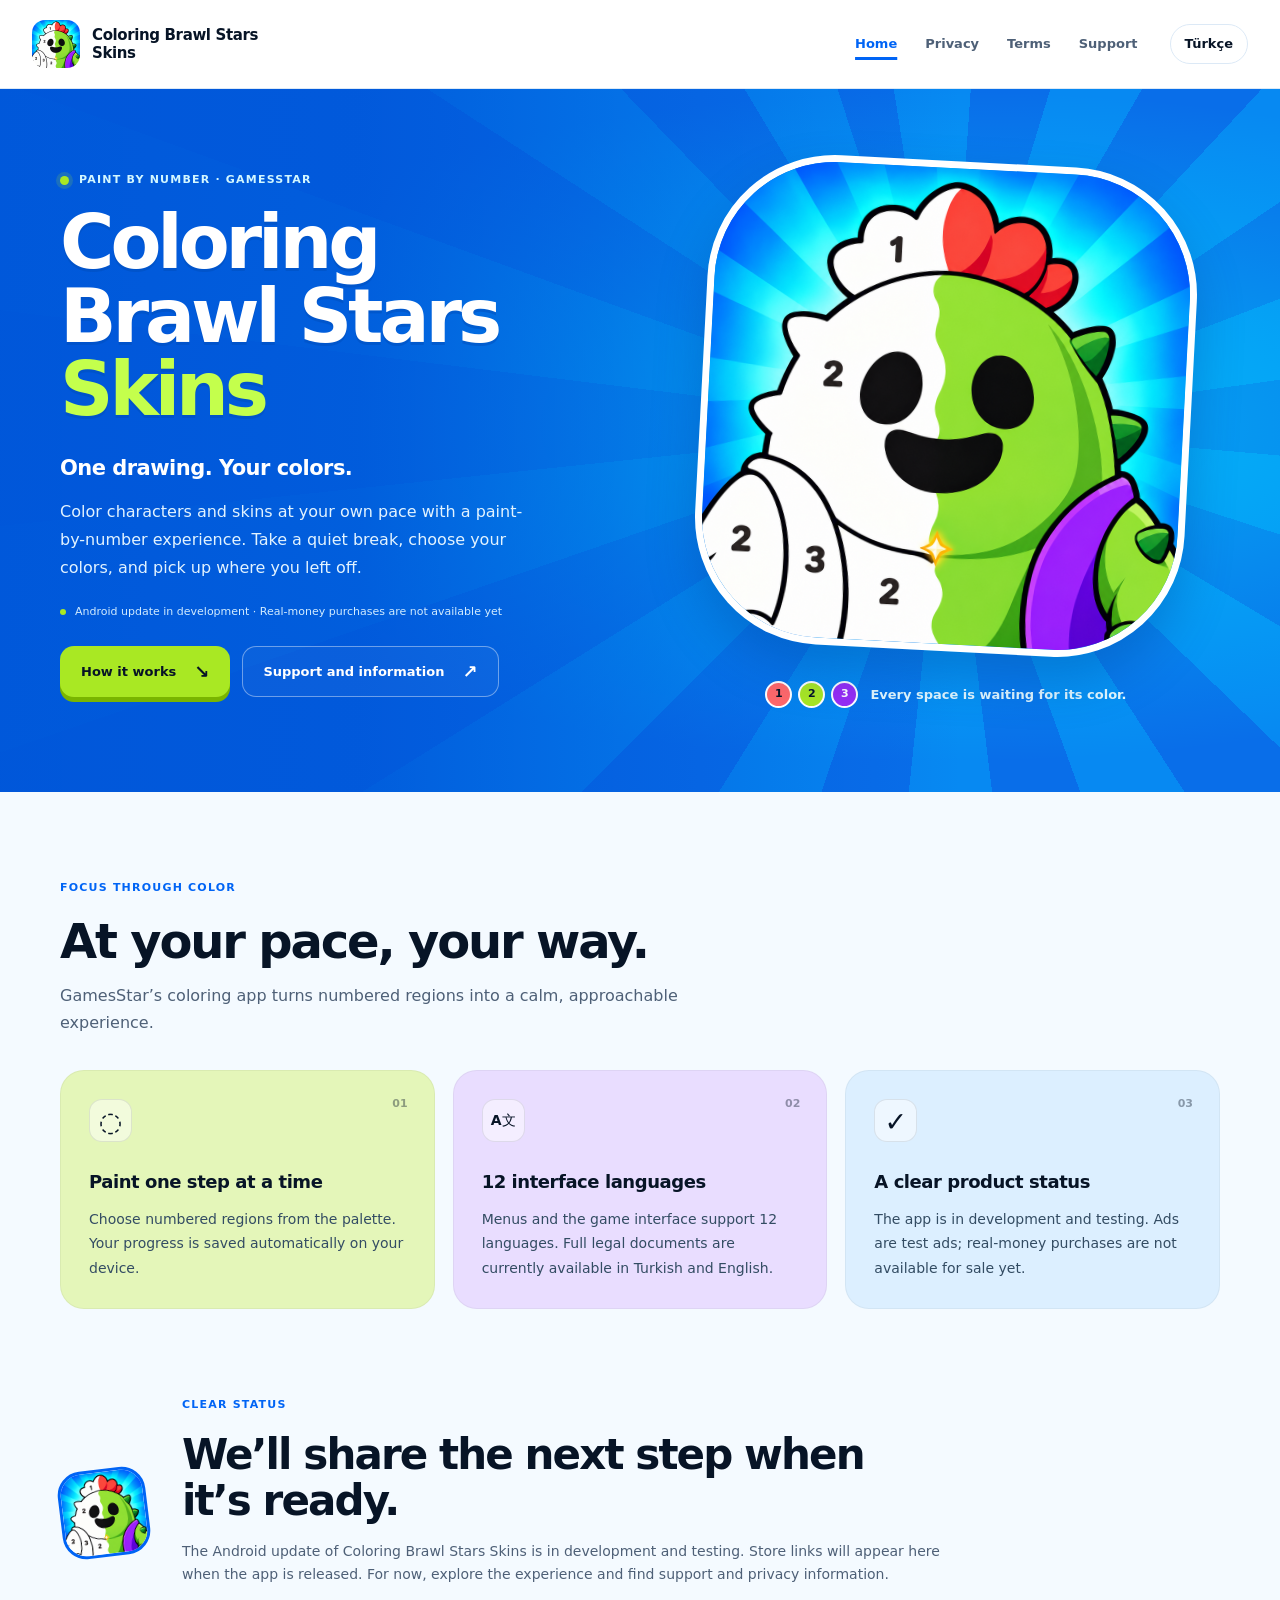
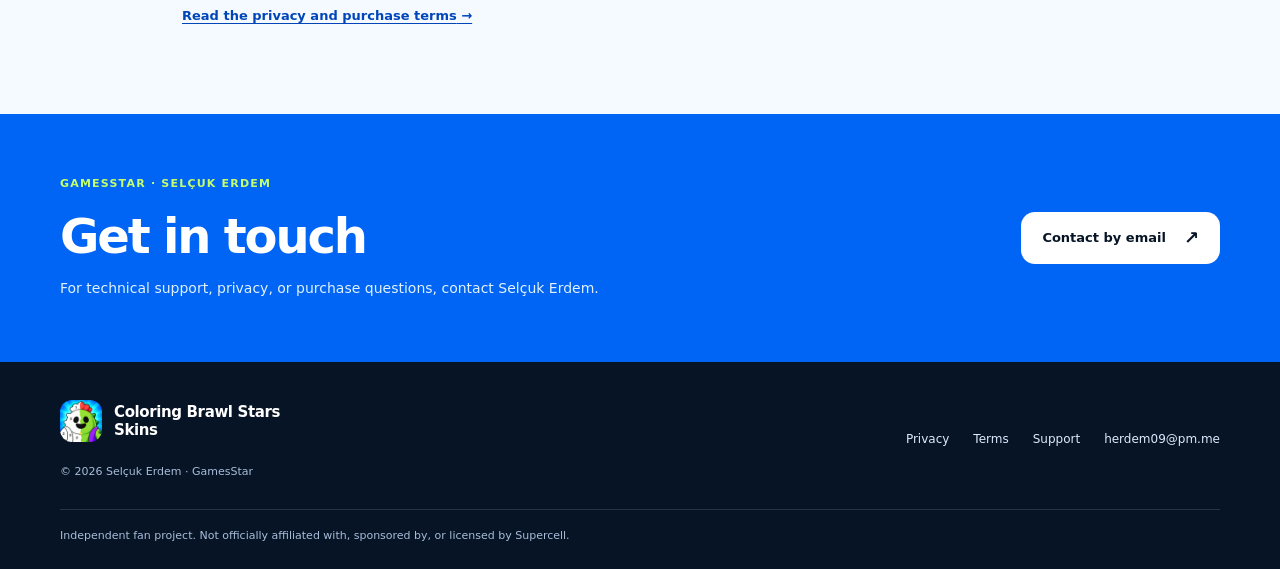
==== commit f41a11b5: "Align privacy and purchase terms with Android update" ====
--- a/en.html
+++ b/en.html
@@ -10,24 +10,24 @@
   <meta property="og:description" content="Color characters and skins at your own pace with a paint-by-number experience. Take a quiet break, choose your colors, and pick up where you left off.">
   <meta property="og:type" content="website">
   <meta property="og:url" content="https://gamesstar.herdem.net.tr/en.html">
-  <meta property="og:image" content="https://gamesstar.herdem.net.tr/assets/app-icon-512.png?v=20261020-spike">
+  <meta property="og:image" content="https://gamesstar.herdem.net.tr/assets/app-icon-512.png?v=20261025-android">
   <meta property="og:image:width" content="512">
   <meta property="og:image:height" content="512">
   <meta property="og:image:alt" content="Coloring Brawl Stars Skins — Spike">
   <meta name="twitter:card" content="summary">
   <link rel="canonical" href="https://gamesstar.herdem.net.tr/en.html">
   <link rel="alternate" hreflang="tr" href="https://gamesstar.herdem.net.tr/index.html">
-  <link rel="icon" href="favicon.ico?v=20261020-spike" sizes="any">
-  <link rel="icon" href="assets/favicon-32.png?v=20261020-spike" type="image/png" sizes="32x32">
-  <link rel="apple-touch-icon" href="assets/apple-touch-icon.png?v=20261020-spike">
-  <link rel="stylesheet" href="styles.css?v=20261020-spike">
+  <link rel="icon" href="favicon.ico?v=20261025-android" sizes="any">
+  <link rel="icon" href="assets/favicon-32.png?v=20261025-android" type="image/png" sizes="32x32">
+  <link rel="apple-touch-icon" href="assets/apple-touch-icon.png?v=20261025-android">
+  <link rel="stylesheet" href="styles.css?v=20261025-android">
   <title>Coloring Brawl Stars Skins</title>
 </head>
 <body>
   <a class="skip-link" href="#main">Skip to content</a>
   <header class="site-header">
     <div class="header-inner">
-      <a class="brand" href="en.html" aria-label="Coloring Brawl Stars Skins — Home"><img src="assets/app-icon-192.png?v=20261020-spike" width="48" height="48" alt="" class="brand-logo"><span class="brand-text">Coloring Brawl Stars Skins</span></a>
+      <a class="brand" href="en.html" aria-label="Coloring Brawl Stars Skins — Home"><img src="assets/app-icon-192.png?v=20261025-android" width="48" height="48" alt="" class="brand-logo"><span class="brand-text">Coloring Brawl Stars Skins</span></a>
       <nav class="main-nav" aria-label="Main navigation"><a class="nav-link is-current" href="en.html" aria-current="page">Home</a><a class="nav-link" href="privacy-en.html">Privacy</a><a class="nav-link" href="terms-en.html">Terms</a><a class="nav-link" href="support-en.html">Support</a></nav>
       <a class="language-link" href="index.html" lang="tr" aria-label="Switch language to Turkish">Türkçe</a>
     </div>
@@ -39,11 +39,11 @@
       <h1 id="hero-title">Coloring<br>Brawl Stars<br><span>Skins</span></h1>
       <p class="hero-tagline">One drawing. Your colors.</p>
       <p class="hero-intro">Color characters and skins at your own pace with a paint-by-number experience. Take a quiet break, choose your colors, and pick up where you left off.</p>
-      <p class="status-pill"><span aria-hidden="true"></span>Development build · Store release and real-money purchases are not available yet</p>
+      <p class="status-pill"><span aria-hidden="true"></span>Android update in development · Real-money purchases are not available yet</p>
       <div class="hero-actions"><a class="button button-primary" href="#experience">How it works<span aria-hidden="true">↘</span></a><a class="button button-quiet" href="support-en.html">Support and information<span aria-hidden="true">↗</span></a></div>
     </div>
     <figure class="hero-art">
-      <img class="hero-icon" src="assets/app-icon.png?v=20261020-spike" width="1024" height="1024" fetchpriority="high" alt="Coloring Brawl Stars Skins — Spike, half numbered line drawing and half colored">
+      <img class="hero-icon" src="assets/app-icon.png?v=20261025-android" width="1024" height="1024" fetchpriority="high" alt="Coloring Brawl Stars Skins — Spike, half numbered line drawing and half colored">
       <figcaption><span class="swatch-row" aria-hidden="true"><i>1</i><i>2</i><i>3</i></span>Every space is waiting for its color.</figcaption>
     </figure>
   </div>
@@ -58,13 +58,13 @@
     </div>
   </section>
 
-  <section class="status-section wrap" aria-labelledby="honest-title"><img class="status-stamp" src="assets/app-icon-192.png?v=20261020-spike" width="88" height="88" alt=""><div><p class="eyebrow">CLEAR STATUS</p><h2 id="honest-title">We’ll share the next step when it’s ready.</h2><p>Coloring Brawl Stars Skins is in development. Store links will appear here when the app is released. For now, explore the experience and find support and privacy information.</p><a class="text-link" href="terms-en.html">Read the privacy and purchase terms<span aria-hidden="true"> →</span></a></div></section>
+  <section class="status-section wrap" aria-labelledby="honest-title"><img class="status-stamp" src="assets/app-icon-192.png?v=20261025-android" width="88" height="88" alt=""><div><p class="eyebrow">CLEAR STATUS</p><h2 id="honest-title">We’ll share the next step when it’s ready.</h2><p>The Android update of Coloring Brawl Stars Skins is in development and testing. Store links will appear here when the app is released. For now, explore the experience and find support and privacy information.</p><a class="text-link" href="terms-en.html">Read the privacy and purchase terms<span aria-hidden="true"> →</span></a></div></section>
 
   <section class="contact-section"><div class="wrap contact-inner"><div><p class="eyebrow">GAMESSTAR · SELÇUK ERDEM</p><h2>Get in touch</h2><p>For technical support, privacy, or purchase questions, contact Selçuk Erdem.</p></div><a class="button button-light" href="mailto:herdem09@pm.me">Contact by email<span aria-hidden="true">↗</span></a></div></section>
 </main>
   <footer class="site-footer">
     <div class="footer-inner">
-      <div class="footer-brand"><a class="brand" href="en.html"><img src="assets/app-icon-192.png?v=20261020-spike" width="48" height="48" alt="" class="brand-logo"><span class="brand-text">Coloring Brawl Stars Skins</span></a><p>© 2026 Selçuk Erdem · GamesStar</p></div>
+      <div class="footer-brand"><a class="brand" href="en.html"><img src="assets/app-icon-192.png?v=20261025-android" width="48" height="48" alt="" class="brand-logo"><span class="brand-text">Coloring Brawl Stars Skins</span></a><p>© 2026 Selçuk Erdem · GamesStar</p></div>
       <div class="footer-links"><a href="privacy-en.html">Privacy</a><a href="terms-en.html">Terms</a><a href="support-en.html">Support</a><a href="mailto:herdem09@pm.me">herdem09@pm.me</a></div>
     </div>
     <p class="independence">Independent fan project. Not officially affiliated with, sponsored by, or licensed by Supercell.</p>
--- a/styles.css
+++ b/styles.css
@@ -78,7 +78,7 @@
 .feature-card h3 { margin-bottom: 10px; font-size: 18px; font-weight: 850; letter-spacing: -.025em; }
 .feature-card p { color: #334c63; font-size: 14px; line-height: 1.75; }
 .status-section { display: grid; grid-template-columns: 92px 1fr; align-items: center; gap: 30px; padding-block: 0 85px; }
-.status-stamp { display: grid; place-items: center; width: 88px; aspect-ratio: 1; border: 3px solid var(--blue); border-radius: 24px; color: var(--blue); font-size: 28px; font-weight: 900; transform: rotate(-7deg); }
+.status-stamp { height: auto; display: grid; place-items: center; width: 88px; aspect-ratio: 1; border: 3px solid var(--blue); border-radius: 24px; color: var(--blue); font-size: 28px; font-weight: 900; transform: rotate(-7deg); }
 .status-section h2 { font-size: clamp(30px,3.5vw,42px); }
 .status-section p:not(.eyebrow) { max-width: 760px; margin: 16px 0; color: var(--muted); font-size: 14px; }
 .text-link { color: var(--blue-dark); font-size: 13px; font-weight: 800; }
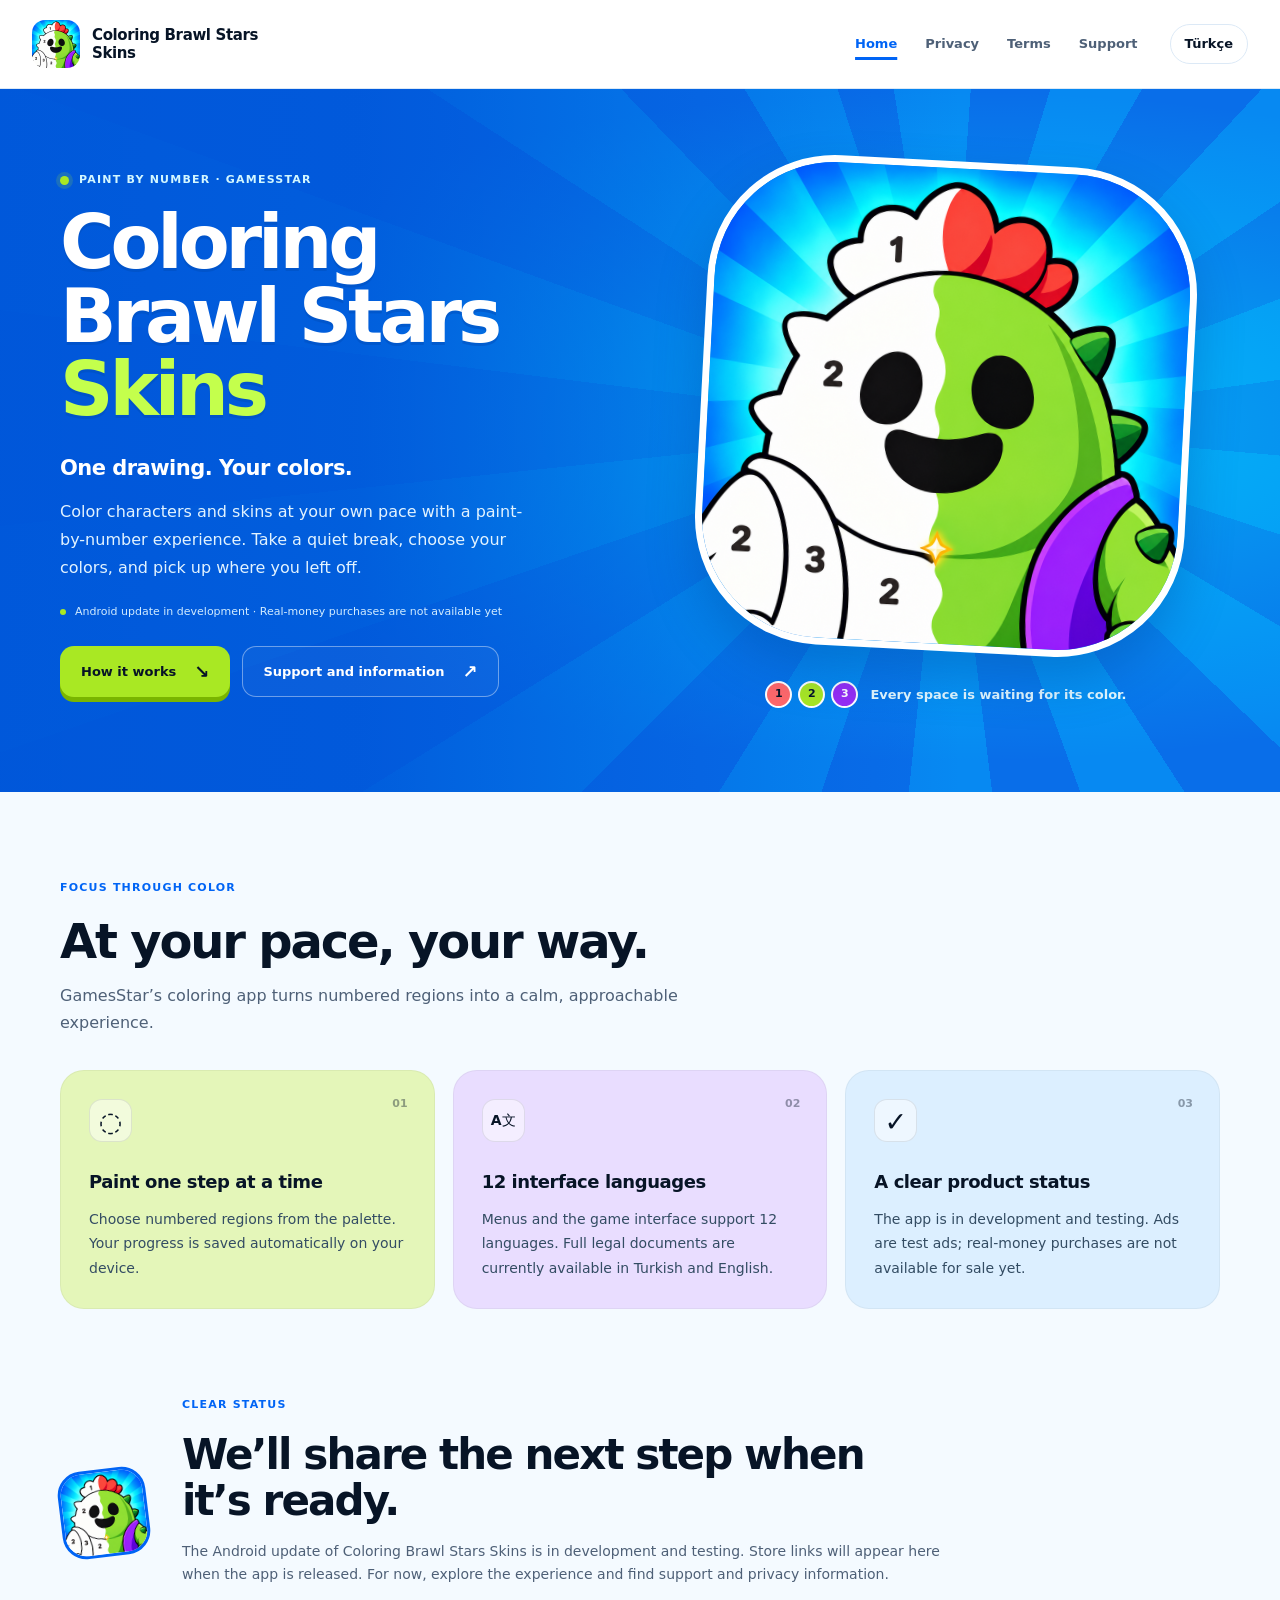
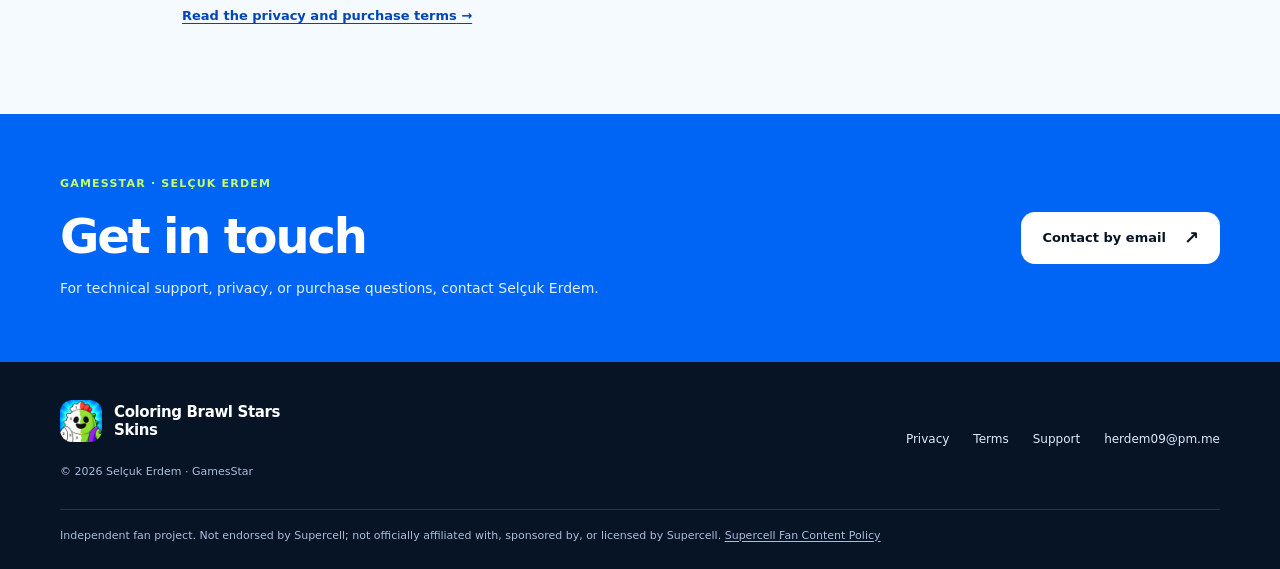
==== commit 2a78e20a: "Align Android privacy and unofficial fan notices" ====
--- a/en.html
+++ b/en.html
@@ -67,7 +67,7 @@
       <div class="footer-brand"><a class="brand" href="en.html"><img src="assets/app-icon-192.png?v=20261025-android" width="48" height="48" alt="" class="brand-logo"><span class="brand-text">Coloring Brawl Stars Skins</span></a><p>© 2026 Selçuk Erdem · GamesStar</p></div>
       <div class="footer-links"><a href="privacy-en.html">Privacy</a><a href="terms-en.html">Terms</a><a href="support-en.html">Support</a><a href="mailto:herdem09@pm.me">herdem09@pm.me</a></div>
     </div>
-    <p class="independence">Independent fan project. Not officially affiliated with, sponsored by, or licensed by Supercell.</p>
+    <p class="independence">Independent fan project. Not endorsed by Supercell; not officially affiliated with, sponsored by, or licensed by Supercell. <a href="https://supercell.com/en/fan-content-policy/">Supercell Fan Content Policy</a></p>
   </footer>
 </body>
 </html>
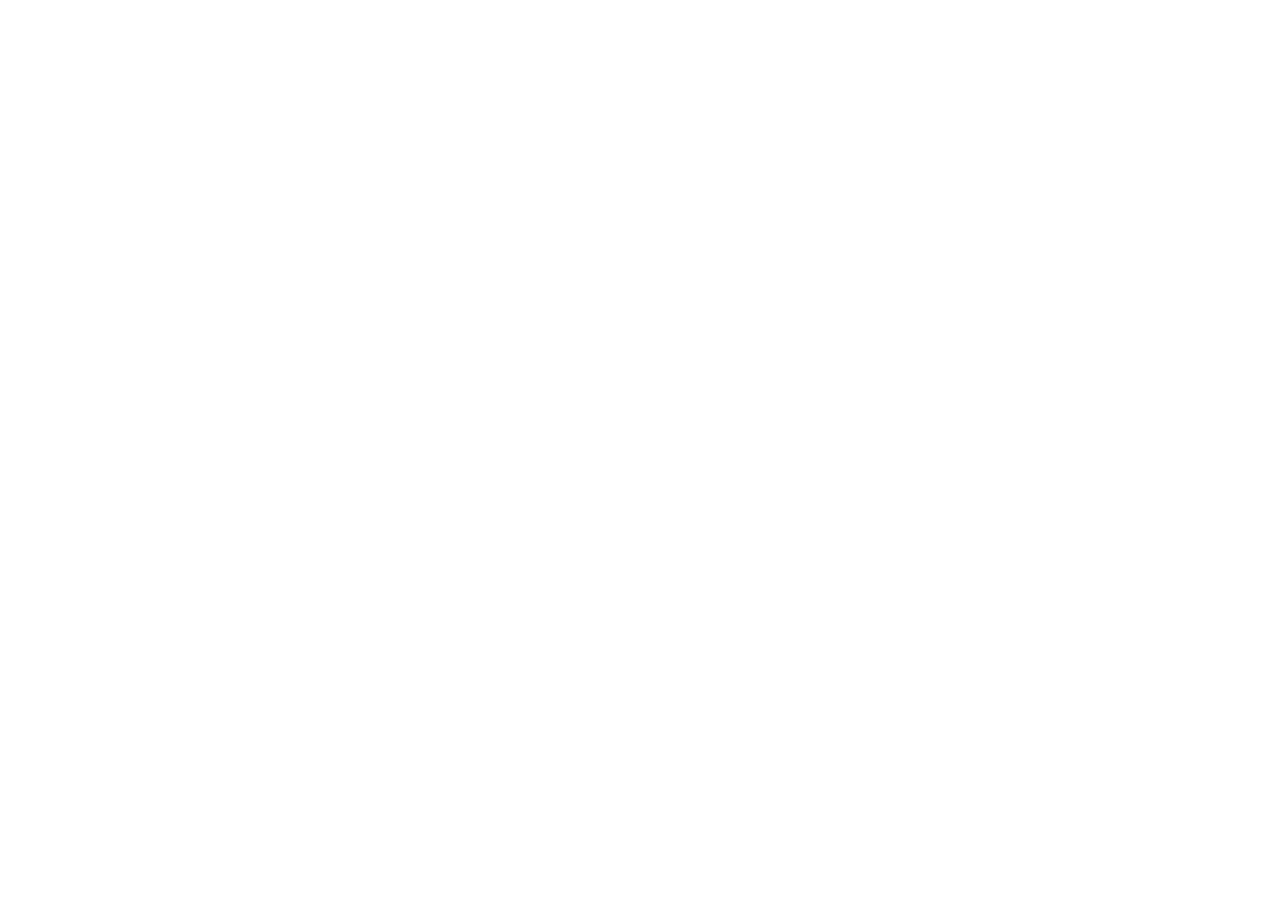
==== commit 4664058c: "Redirect old GamesStar URLs to the new game section" ====
--- a/en.html
+++ b/en.html
@@ -1,73 +1 @@
-<!doctype html>
-<html lang="en">
-<head>
-  <meta charset="utf-8">
-  <meta name="viewport" content="width=device-width, initial-scale=1">
-  <meta name="theme-color" content="#0064F5">
-  <meta name="description" content="Color characters and skins at your own pace with a paint-by-number experience. Take a quiet break, choose your colors, and pick up where you left off.">
-  <meta property="og:title" content="Coloring Brawl Stars Skins">
-  <meta property="og:site_name" content="Coloring Brawl Stars Skins">
-  <meta property="og:description" content="Color characters and skins at your own pace with a paint-by-number experience. Take a quiet break, choose your colors, and pick up where you left off.">
-  <meta property="og:type" content="website">
-  <meta property="og:url" content="https://gamesstar.herdem.net.tr/en.html">
-  <meta property="og:image" content="https://gamesstar.herdem.net.tr/assets/app-icon-512.png?v=20261025-android">
-  <meta property="og:image:width" content="512">
-  <meta property="og:image:height" content="512">
-  <meta property="og:image:alt" content="Coloring Brawl Stars Skins — Spike">
-  <meta name="twitter:card" content="summary">
-  <link rel="canonical" href="https://gamesstar.herdem.net.tr/en.html">
-  <link rel="alternate" hreflang="tr" href="https://gamesstar.herdem.net.tr/index.html">
-  <link rel="icon" href="favicon.ico?v=20261025-android" sizes="any">
-  <link rel="icon" href="assets/favicon-32.png?v=20261025-android" type="image/png" sizes="32x32">
-  <link rel="apple-touch-icon" href="assets/apple-touch-icon.png?v=20261025-android">
-  <link rel="stylesheet" href="styles.css?v=20261025-android">
-  <title>Coloring Brawl Stars Skins</title>
-</head>
-<body>
-  <a class="skip-link" href="#main">Skip to content</a>
-  <header class="site-header">
-    <div class="header-inner">
-      <a class="brand" href="en.html" aria-label="Coloring Brawl Stars Skins — Home"><img src="assets/app-icon-192.png?v=20261025-android" width="48" height="48" alt="" class="brand-logo"><span class="brand-text">Coloring Brawl Stars Skins</span></a>
-      <nav class="main-nav" aria-label="Main navigation"><a class="nav-link is-current" href="en.html" aria-current="page">Home</a><a class="nav-link" href="privacy-en.html">Privacy</a><a class="nav-link" href="terms-en.html">Terms</a><a class="nav-link" href="support-en.html">Support</a></nav>
-      <a class="language-link" href="index.html" lang="tr" aria-label="Switch language to Turkish">Türkçe</a>
-    </div>
-  </header>
-  <main id="main">
-  <section class="hero-section"><div class="hero wrap" aria-labelledby="hero-title">
-    <div class="hero-copy">
-      <p class="eyebrow"><span class="eyebrow-dot"></span>PAINT BY NUMBER · GAMESSTAR</p>
-      <h1 id="hero-title">Coloring<br>Brawl Stars<br><span>Skins</span></h1>
-      <p class="hero-tagline">One drawing. Your colors.</p>
-      <p class="hero-intro">Color characters and skins at your own pace with a paint-by-number experience. Take a quiet break, choose your colors, and pick up where you left off.</p>
-      <p class="status-pill"><span aria-hidden="true"></span>Android update in development · Real-money purchases are not available yet</p>
-      <div class="hero-actions"><a class="button button-primary" href="#experience">How it works<span aria-hidden="true">↘</span></a><a class="button button-quiet" href="support-en.html">Support and information<span aria-hidden="true">↗</span></a></div>
-    </div>
-    <figure class="hero-art">
-      <img class="hero-icon" src="assets/app-icon.png?v=20261025-android" width="1024" height="1024" fetchpriority="high" alt="Coloring Brawl Stars Skins — Spike, half numbered line drawing and half colored">
-      <figcaption><span class="swatch-row" aria-hidden="true"><i>1</i><i>2</i><i>3</i></span>Every space is waiting for its color.</figcaption>
-    </figure>
-  </div>
-  </section>
-
-  <section class="experience-section" id="experience" aria-labelledby="experience-title">
-    <div class="wrap section-head"><p class="eyebrow">FOCUS THROUGH COLOR</p><h2 id="experience-title">At your pace, your way.</h2><p>GamesStar’s coloring app turns numbered regions into a calm, approachable experience.</p></div>
-    <div class="wrap feature-grid">
-      <article class="feature-card feature-lilac"><span class="feature-index">01</span><span class="feature-icon" aria-hidden="true">◌</span><h3>Paint one step at a time</h3><p>Choose numbered regions from the palette. Your progress is saved automatically on your device.</p></article>
-      <article class="feature-card feature-yellow"><span class="feature-index">02</span><span class="feature-icon language-icon" aria-hidden="true">A文</span><h3>12 interface languages</h3><p>Menus and the game interface support 12 languages. Full legal documents are currently available in Turkish and English.</p></article>
-      <article class="feature-card feature-peach"><span class="feature-index">03</span><span class="feature-icon" aria-hidden="true">✓</span><h3>A clear product status</h3><p>The app is in development and testing. Ads are test ads; real-money purchases are not available for sale yet.</p></article>
-    </div>
-  </section>
-
-  <section class="status-section wrap" aria-labelledby="honest-title"><img class="status-stamp" src="assets/app-icon-192.png?v=20261025-android" width="88" height="88" alt=""><div><p class="eyebrow">CLEAR STATUS</p><h2 id="honest-title">We’ll share the next step when it’s ready.</h2><p>The Android update of Coloring Brawl Stars Skins is in development and testing. Store links will appear here when the app is released. For now, explore the experience and find support and privacy information.</p><a class="text-link" href="terms-en.html">Read the privacy and purchase terms<span aria-hidden="true"> →</span></a></div></section>
-
-  <section class="contact-section"><div class="wrap contact-inner"><div><p class="eyebrow">GAMESSTAR · SELÇUK ERDEM</p><h2>Get in touch</h2><p>For technical support, privacy, or purchase questions, contact Selçuk Erdem.</p></div><a class="button button-light" href="mailto:herdem09@pm.me">Contact by email<span aria-hidden="true">↗</span></a></div></section>
-</main>
-  <footer class="site-footer">
-    <div class="footer-inner">
-      <div class="footer-brand"><a class="brand" href="en.html"><img src="assets/app-icon-192.png?v=20261025-android" width="48" height="48" alt="" class="brand-logo"><span class="brand-text">Coloring Brawl Stars Skins</span></a><p>© 2026 Selçuk Erdem · GamesStar</p></div>
-      <div class="footer-links"><a href="privacy-en.html">Privacy</a><a href="terms-en.html">Terms</a><a href="support-en.html">Support</a><a href="mailto:herdem09@pm.me">herdem09@pm.me</a></div>
-    </div>
-    <p class="independence">Independent fan project. Not endorsed by Supercell; not officially affiliated with, sponsored by, or licensed by Supercell. <a href="https://supercell.com/en/fan-content-policy/">Supercell Fan Content Policy</a></p>
-  </footer>
-</body>
-</html>
+<!doctype html><html lang="en"><head><meta charset="utf-8"><meta name="viewport" content="width=device-width,initial-scale=1"><title>GamesStar — page moved</title><link rel="canonical" href="https://herdem-herdem.github.io/gamesstar/coloring-brawl-stars/en.html"><meta http-equiv="refresh" content="0;url=https://herdem-herdem.github.io/gamesstar/coloring-brawl-stars/en.html"></head><body><p>This page has moved. <a href="https://herdem-herdem.github.io/gamesstar/coloring-brawl-stars/en.html">Continue to GamesStar</a></p></body></html>
